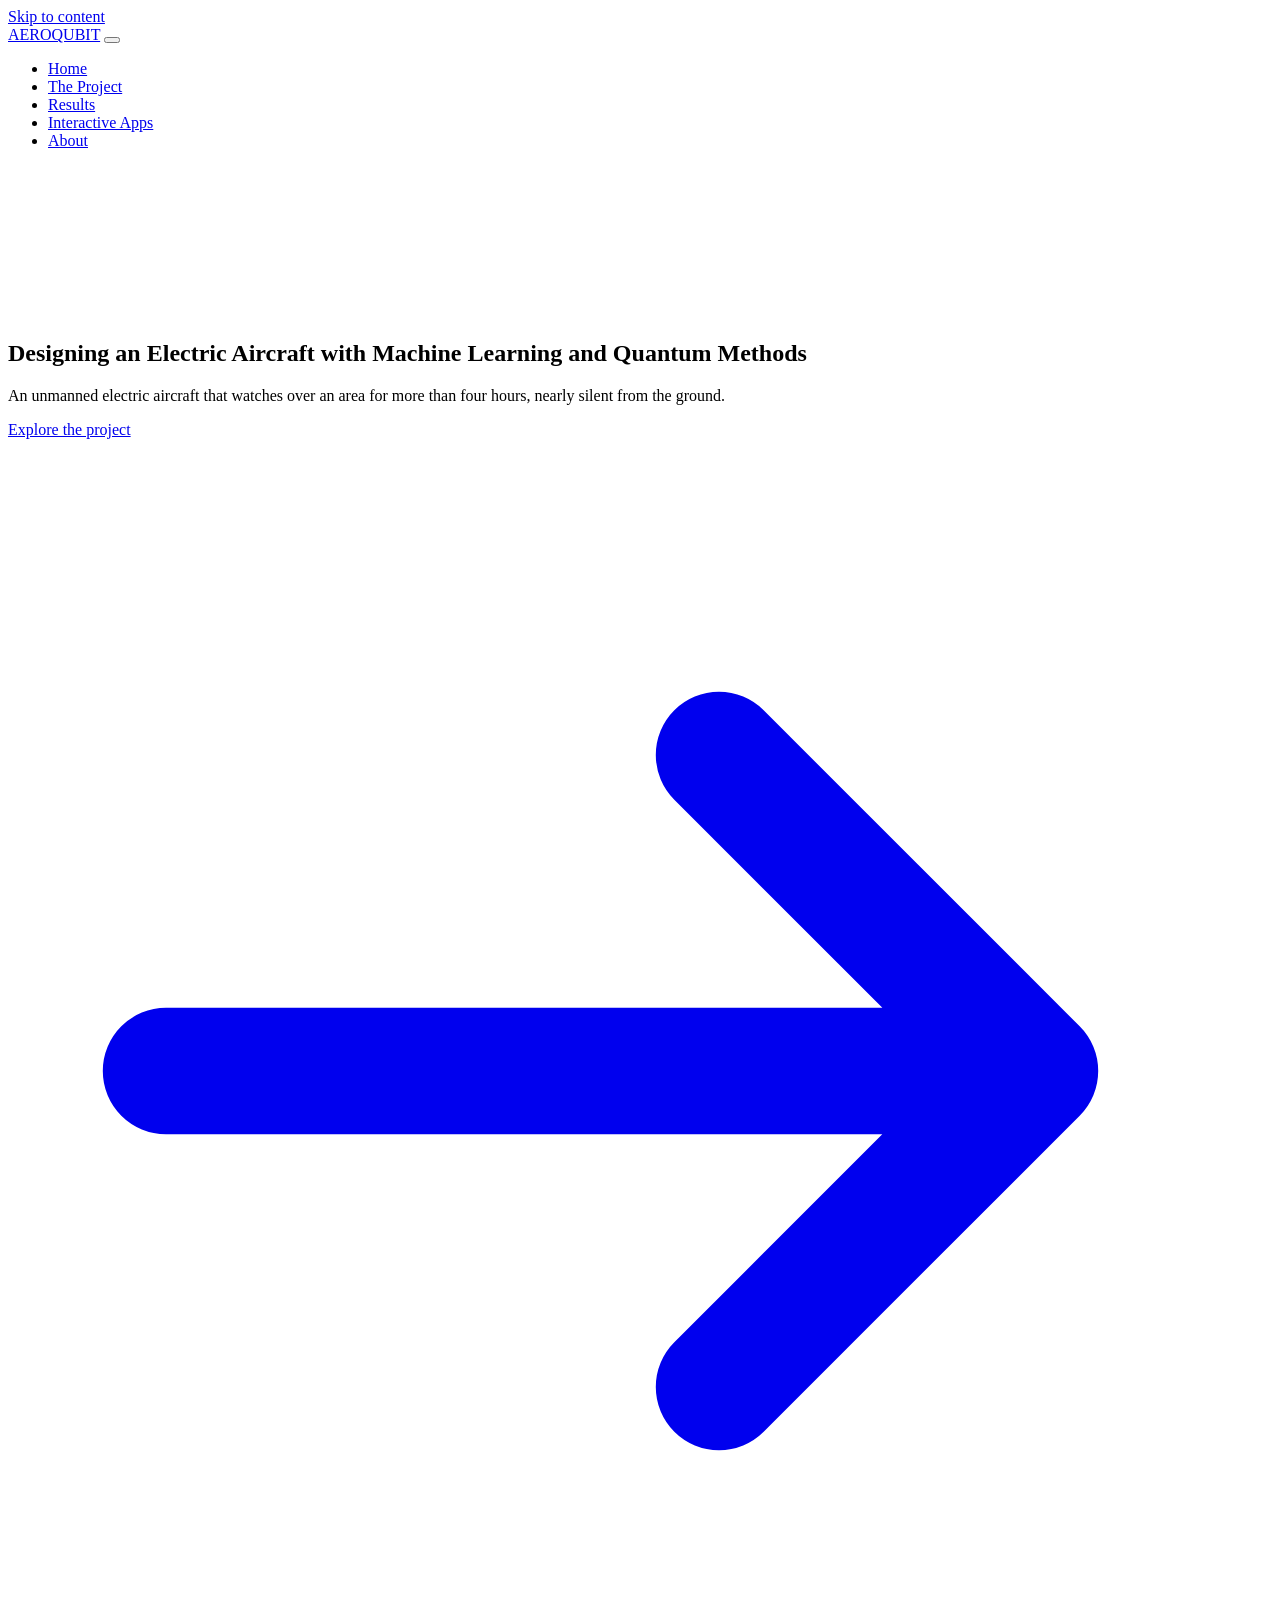
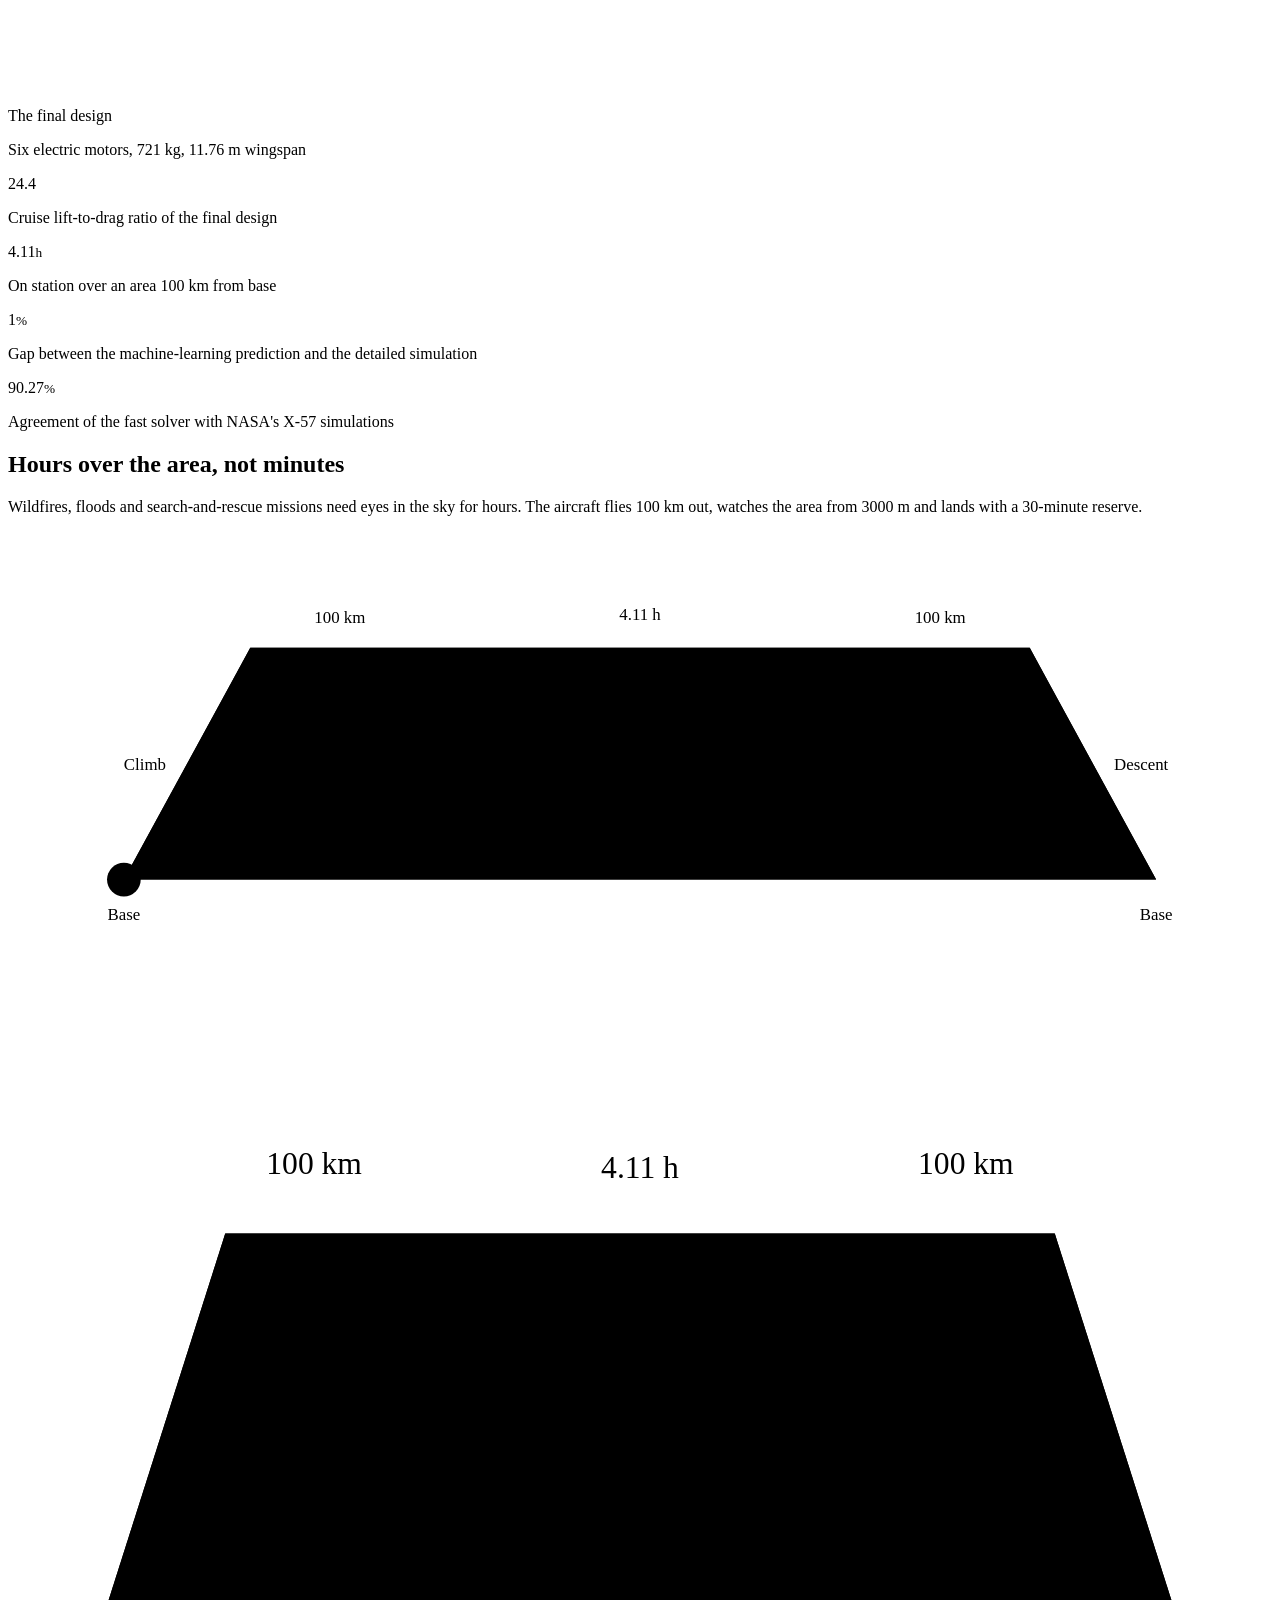
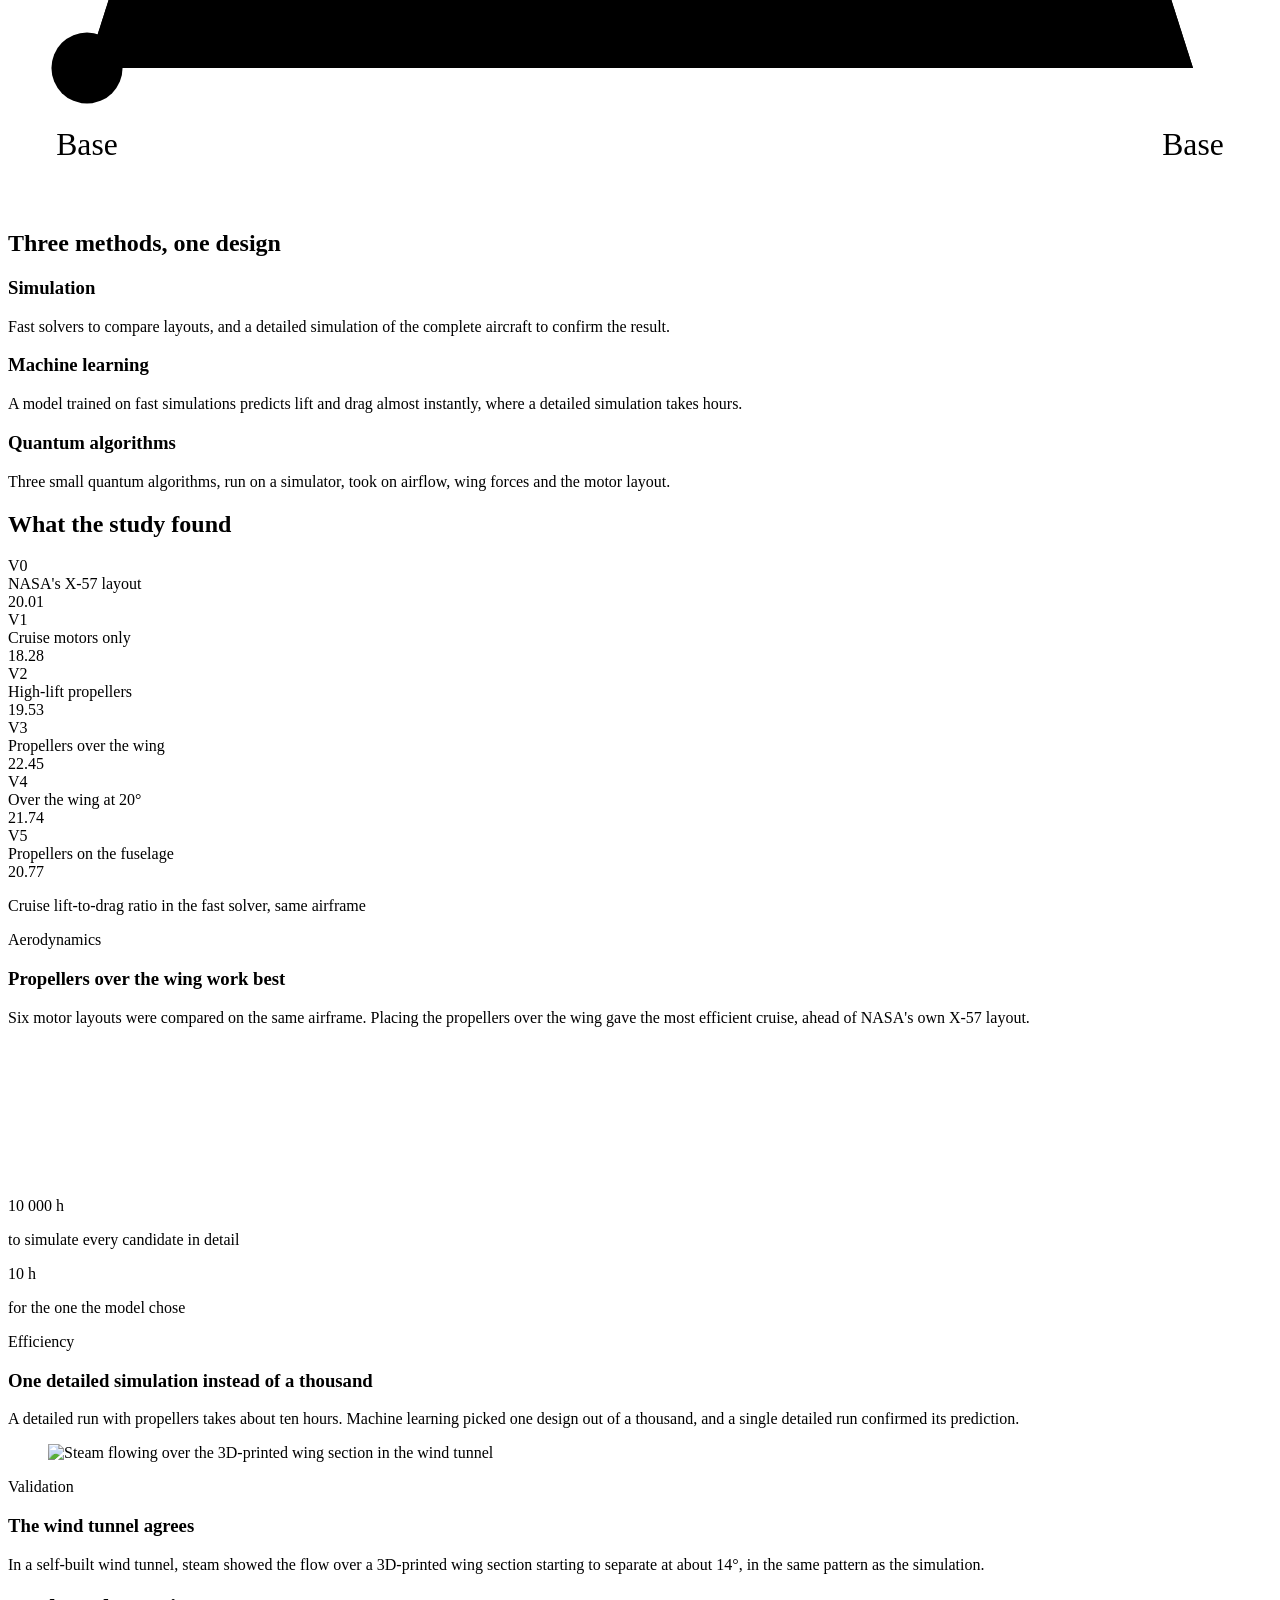
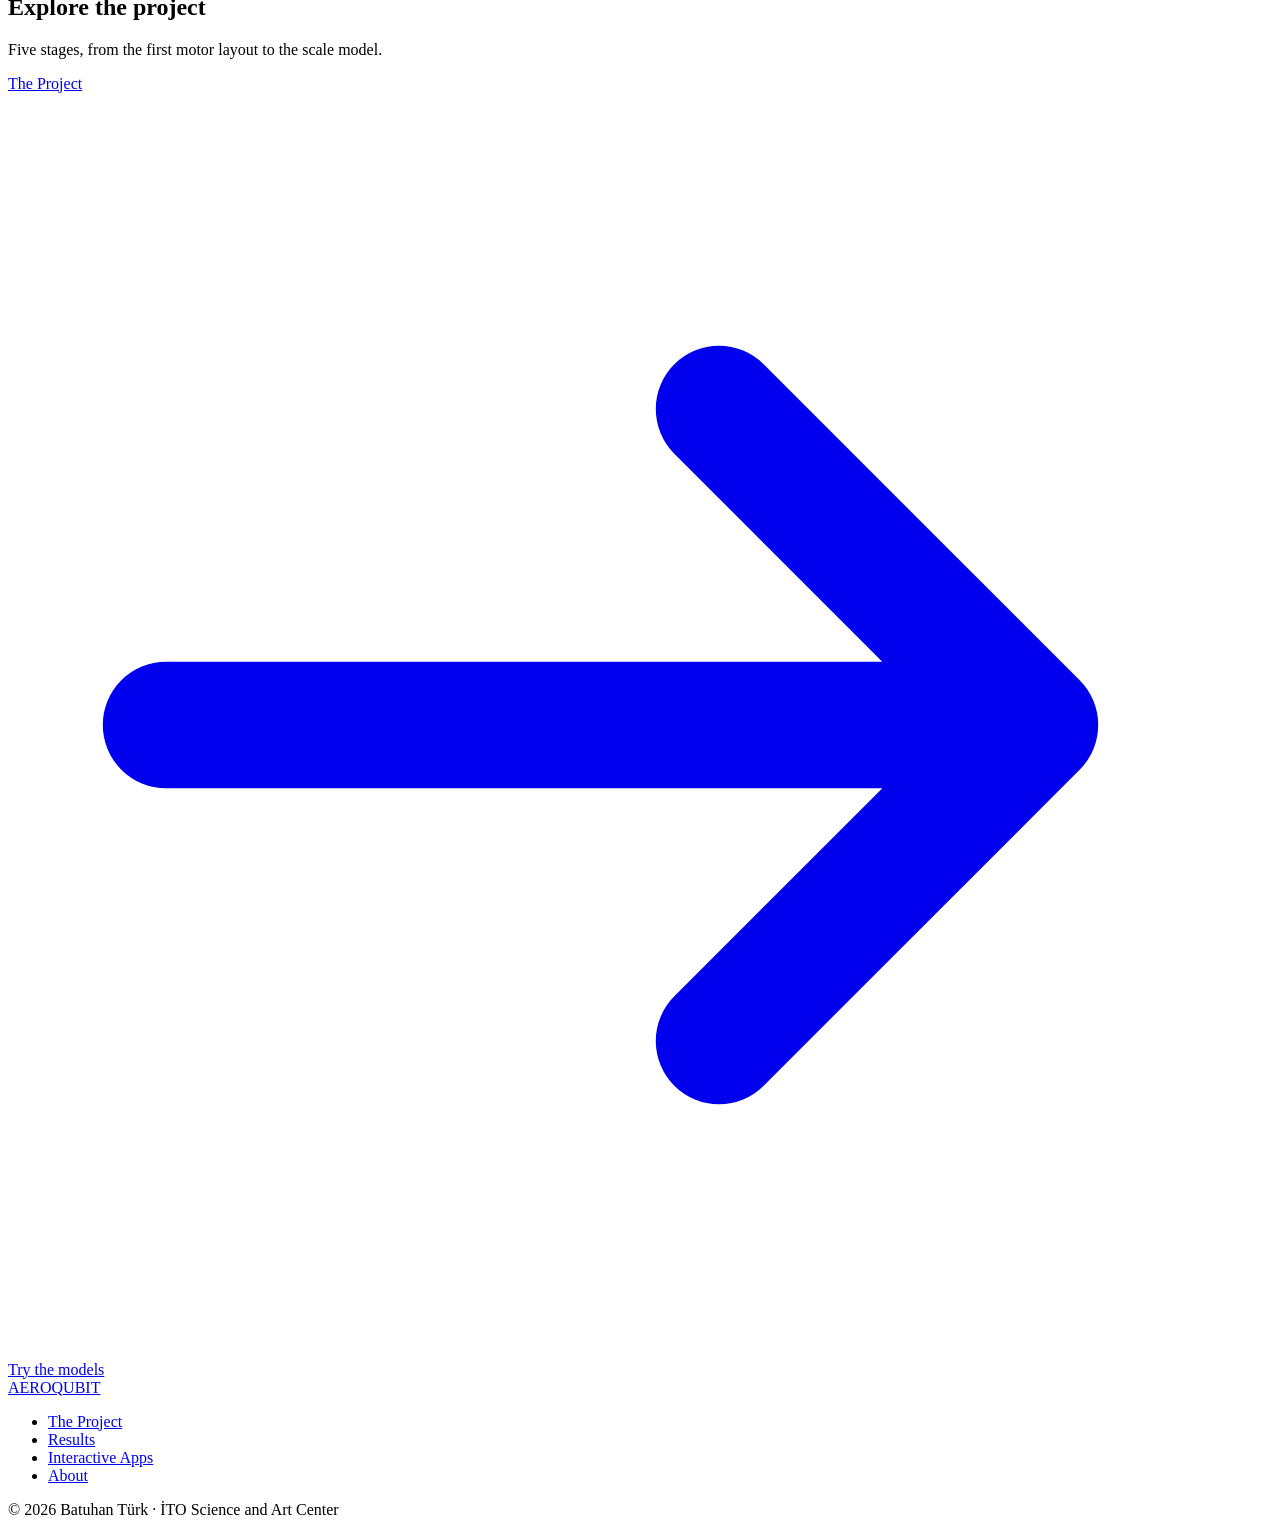
==== index.html @ 5cced152 "Add files via upload" ====
<!DOCTYPE html>
<html lang="en">
<head>
<meta charset="utf-8">
<meta name="viewport" content="width=device-width, initial-scale=1">
<title>AeroQubit — Designing an Electric Aircraft</title>
<meta name="description" content="An unmanned electric aircraft that watches over an area for more than four hours, designed with simulation, machine learning and quantum algorithms.">
<link rel="canonical" href="https://aeroqubit.com/">
<meta property="og:type" content="website">
<meta property="og:title" content="AeroQubit — Designing an Electric Aircraft">
<meta property="og:description" content="An unmanned electric aircraft that watches over an area for more than four hours, designed with simulation, machine learning and quantum algorithms.">
<meta property="og:image" content="https://aeroqubit.com/assets/img/og.jpg">
<meta property="og:url" content="https://aeroqubit.com/">
<meta name="twitter:card" content="summary_large_image">
<meta name="theme-color" content="#0d0f12">
<link rel="icon" href="assets/favicon.svg" type="image/svg+xml">
<link rel="preconnect" href="https://fonts.googleapis.com">
<link rel="preconnect" href="https://fonts.gstatic.com" crossorigin>
<link href="https://fonts.googleapis.com/css2?family=Inter:wght@400;500;600&family=Inter+Tight:wght@500;600;700&display=swap" rel="stylesheet">
<link rel="stylesheet" href="assets/style.css">
</head>
<body>
<a class="skip" href="#main">Skip to content</a>
<header class="site-header">
  <nav class="wrap nav" aria-label="Main">
    <a class="wordmark" href="index.html">AEROQUBIT</a>
    <button class="burger" type="button" aria-label="Menu" aria-expanded="false"><span></span><span></span></button>
    <ul class="menu">
      <li><a href="index.html" aria-current="page">Home</a></li>
      <li><a href="the-project.html">The Project</a></li>
      <li><a href="results.html">Results</a></li>
      <li><a href="interactive-apps.html">Interactive Apps</a></li>
      <li><a href="about.html">About</a></li>
    </ul>
  </nav>
</header>
<main id="main">

<section class="flight" aria-label="Introduction">
  <div class="flight-stage">
    <img class="poster" src="assets/img/poster_hero.webp" alt="" aria-hidden="true">
    <video muted playsinline preload="none" data-src="assets/video/flight.mp4" aria-hidden="true"></video>
    <div class="flight-copy">
      <div class="wrap">
        <h1>Designing an Electric Aircraft with Machine Learning and Quantum Methods</h1>
        <p class="lead">An unmanned electric aircraft that watches over an area for more than four hours, nearly silent from the ground.</p>
        <a class="btn" href="the-project.html">Explore the project <svg viewBox="0 0 16 16" fill="none" stroke="currentColor" stroke-width="1.6" aria-hidden="true"><path d="M2 8h11M9 4l4 4-4 4" stroke-linecap="round" stroke-linejoin="round"/></svg></a>
      </div>
    </div>
    <div class="flight-end" aria-hidden="true">
      <div class="wrap"><span class="label">The final design</span><p>Six electric motors, 721&nbsp;kg, 11.76&nbsp;m wingspan</p></div>
    </div>
  </div>
</section>

<section class="sec tight">
  <div class="wrap stats">
    <div class="stat rv"><div class="num"><span data-count="24.4">24.4</span></div><p>Cruise lift-to-drag ratio of the final design</p></div>
    <div class="stat rv d1"><div class="num"><span data-count="4.11">4.11</span><small>h</small></div><p>On station over an area 100 km from base</p></div>
    <div class="stat rv d2"><div class="num"><span data-count="1" data-from="100">1</span><small>%</small></div><p>Gap between the machine-learning prediction and the detailed simulation</p></div>
    <div class="stat rv d3"><div class="num"><span data-count="90.27">90.27</span><small>%</small></div><p>Agreement of the fast solver with NASA's X-57 simulations</p></div>
  </div>
</section>

<section class="sec alt">
  <div class="wrap">
    <div class="head">
      <h2 class="rv">Hours over the area, not minutes</h2>
      <p class="rv d1">Wildfires, floods and search-and-rescue missions need eyes in the sky for hours. The aircraft flies 100 km out, watches the area from 3000 m and lands with a 30-minute reserve.</p>
    </div>
    <div class="profile rv d1">
<svg class="d" viewBox="0 0 1200 400" role="img" aria-label="Mission profile: climb, 100 km transit at 3000 m, 4.11 hours on station, 100 km return, descent">
  <line class="ground" x1="40" y1="330" x2="1160" y2="330"/>
  <path class="track" d="M110 330 L230 110 L970 110 L1090 330"/>
  <g class="seg" data-at="0.0"><text x="150" y="226" text-anchor="end">Climb</text></g>
  <g class="seg" data-at="0.2"><text x="315" y="86" text-anchor="middle">100 km</text><text x="315" y="150" text-anchor="middle">at 3000 m</text></g>
  <g class="seg" data-at="0.34"><line class="flown station" x1="400" y1="110" x2="800" y2="110"/><text class="big" x="600" y="84" text-anchor="middle">4.11 h</text><text x="600" y="150" text-anchor="middle">on station</text></g>
  <g class="seg" data-at="0.66"><text x="885" y="86" text-anchor="middle">100 km</text><text x="885" y="150" text-anchor="middle">back to base</text></g>
  <g class="seg" data-at="0.8"><text x="1050" y="226">Descent</text></g>
  <path class="flown flown-path" d="M110 330 L230 110 L970 110 L1090 330"/>
  <circle class="halo" cx="110" cy="330" r="16"/>
  <circle class="plane" cx="110" cy="330" r="6"/>
  <text x="110" y="368" text-anchor="middle">Base</text><text x="1090" y="368" text-anchor="middle">Base</text>
</svg>
<svg class="m" viewBox="0 0 640 430" role="img" aria-label="Mission profile: 100 km out at 3000 m, 4.11 hours on station, 100 km back">
  <line class="ground" x1="10" y1="360" x2="630" y2="360"/>
  <path class="track" d="M40 360 L110 140 L530 140 L600 360"/>
  <g class="seg" data-at="0.0"></g>
  <g class="seg" data-at="0.26"><text x="155" y="110" text-anchor="middle">100 km</text><text x="155" y="190" text-anchor="middle">out</text></g>
  <g class="seg" data-at="0.36"><line class="flown station" x1="200" y1="140" x2="440" y2="140"/><text class="big" x="320" y="112" text-anchor="middle">4.11 h</text><text x="320" y="190" text-anchor="middle">on station</text></g>
  <g class="seg" data-at="0.64"><text x="485" y="110" text-anchor="middle">100 km</text><text x="485" y="190" text-anchor="middle">back</text></g>
  <path class="flown flown-path" d="M40 360 L110 140 L530 140 L600 360"/>
  <circle class="halo" cx="40" cy="360" r="18"/>
  <circle class="plane" cx="40" cy="360" r="8"/>
  <text x="40" y="404" text-anchor="middle">Base</text><text x="600" y="404" text-anchor="middle">Base</text>
</svg></div>
  </div>
</section>

<section class="sec">
  <div class="wrap">
    <div class="head"><h2 class="rv">Three methods, one design</h2></div>
    <div class="cols">
      <div class="rv"><h3>Simulation</h3><p>Fast solvers to compare layouts, and a detailed simulation of the complete aircraft to confirm the result.</p></div>
      <div class="rv d1"><h3>Machine learning</h3><p>A model trained on fast simulations predicts lift and drag almost instantly, where a detailed simulation takes hours.</p></div>
      <div class="rv d2"><h3>Quantum algorithms</h3><p>Three small quantum algorithms, run on a simulator, took on airflow, wing forces and the motor layout.</p></div>
    </div>
  </div>
</section>

<section class="sec alt">
  <div class="wrap">
    <div class="head"><h2 class="rv">What the study found</h2></div>
    <div class="rows">
      <div class="row">
        <div class="rv"><div class="bars" role="img" aria-label="Cruise lift-to-drag ratio of six motor layouts; propellers over the wing score highest at 22.45">
<div class="bar" data-w="83.4"><span class="id">V0</span><div class="track"><div class="fill"></div><span class="name">NASA's X-57 layout</span></div><span class="val">20.01</span></div>
<div class="bar" data-w="76.2"><span class="id">V1</span><div class="track"><div class="fill"></div><span class="name">Cruise motors only</span></div><span class="val">18.28</span></div>
<div class="bar" data-w="81.4"><span class="id">V2</span><div class="track"><div class="fill"></div><span class="name">High-lift propellers</span></div><span class="val">19.53</span></div>
<div class="bar best" data-w="93.5"><span class="id">V3</span><div class="track"><div class="fill"></div><span class="name">Propellers over the wing</span></div><span class="val">22.45</span></div>
<div class="bar" data-w="90.6"><span class="id">V4</span><div class="track"><div class="fill"></div><span class="name">Over the wing at 20°</span></div><span class="val">21.74</span></div>
<div class="bar" data-w="86.5"><span class="id">V5</span><div class="track"><div class="fill"></div><span class="name">Propellers on the fuselage</span></div><span class="val">20.77</span></div>
        </div><p class="bars-note">Cruise lift-to-drag ratio in the fast solver, same airframe</p></div>
        <div class="text rv d1"><span class="label">Aerodynamics</span><h3>Propellers over the wing work best</h3><p>Six motor layouts were compared on the same airframe. Placing the propellers over the wing gave the most efficient cruise, ahead of NASA's own X-57 layout.</p></div>
      </div>
      <div class="row flip">
        <div class="rv media-right"><div class="mlvid"><video muted playsinline preload="metadata" poster="assets/img/poster_ml.webp" aria-label="A thousand candidate designs, and the one the model chose"><source src="assets/video/ml_designs.mp4" type="video/mp4"></video></div>
          <div class="vs"><div><div class="num">10 000 h</div><p>to simulate every candidate in detail</p></div><div><div class="num">10 h</div><p>for the one the model chose</p></div></div></div>
        <div class="text rv d1"><span class="label">Efficiency</span><h3>One detailed simulation instead of a thousand</h3><p>A detailed run with propellers takes about ten hours. Machine learning picked one design out of a thousand, and a single detailed run confirmed its prediction.</p></div>
      </div>
      <div class="row">
        <figure class="fig rv reveal"><div class="frame photo"><img src="assets/img/tunnel.webp" alt="Steam flowing over the 3D-printed wing section in the wind tunnel" loading="lazy" decoding="async"></div></figure>
        <div class="text rv d1"><span class="label">Validation</span><h3>The wind tunnel agrees</h3><p>In a self-built wind tunnel, steam showed the flow over a 3D-printed wing section starting to separate at about 14°, in the same pattern as the simulation.</p></div>
      </div>
    </div>
  </div>
</section>

<section class="sec">
  <div class="wrap closing">
    <div class="rv"><h2>Explore the project</h2><p>Five stages, from the first motor layout to the scale model.</p></div>
    <div class="btns rv d1"><a class="btn" href="the-project.html">The Project <svg viewBox="0 0 16 16" fill="none" stroke="currentColor" stroke-width="1.6" aria-hidden="true"><path d="M2 8h11M9 4l4 4-4 4" stroke-linecap="round" stroke-linejoin="round"/></svg></a><a class="btn ghost" href="interactive-apps.html">Try the models</a></div>
  </div>
</section>

</main>
<footer class="site-footer">
  <div class="wrap">
    <div class="foot">
      <a class="wordmark" href="index.html">AEROQUBIT</a>
      <ul>
      <li><a href="the-project.html">The Project</a></li>
      <li><a href="results.html">Results</a></li>
      <li><a href="interactive-apps.html">Interactive Apps</a></li>
      <li><a href="about.html">About</a></li>
      </ul>
    </div>
    <p class="copy">&copy; 2026 Batuhan Türk &middot; İTO Science and Art Center</p>
  </div>
</footer>
<script src="assets/main.js" defer></script>
</body>
</html>
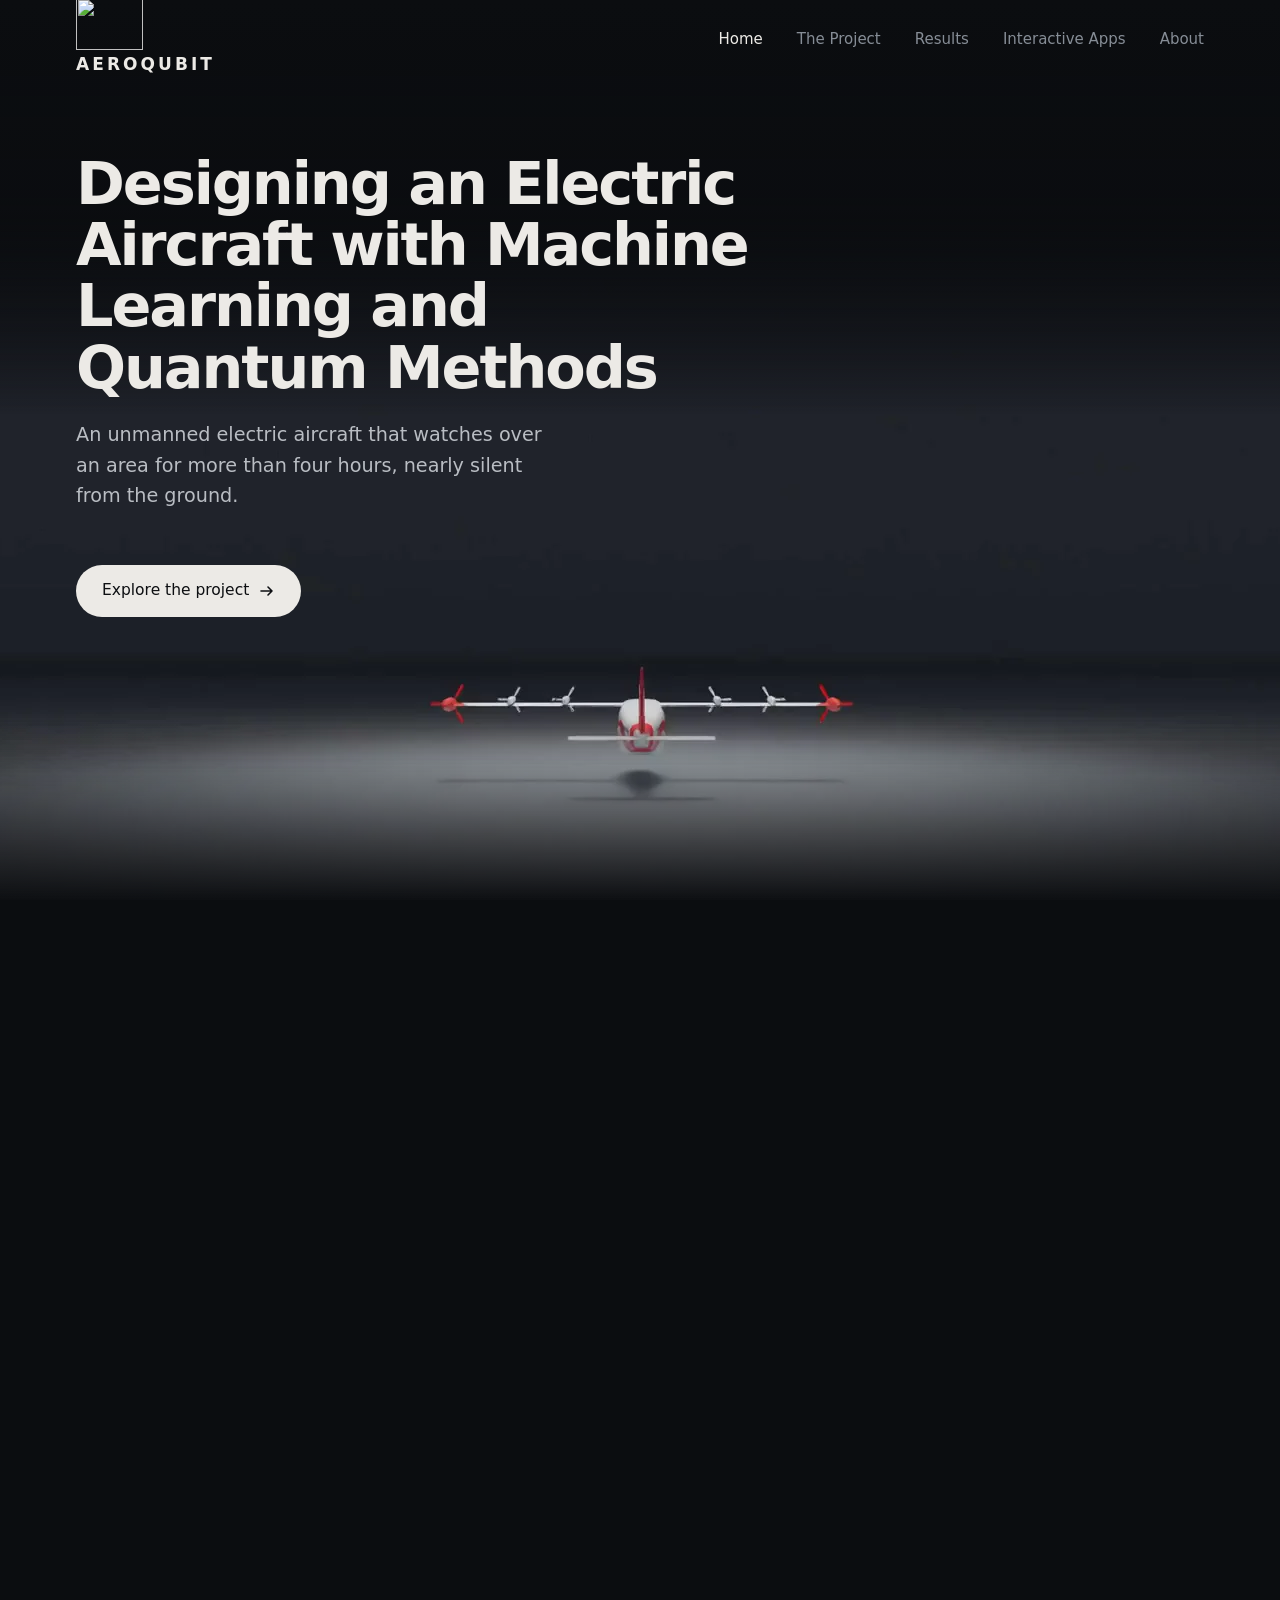
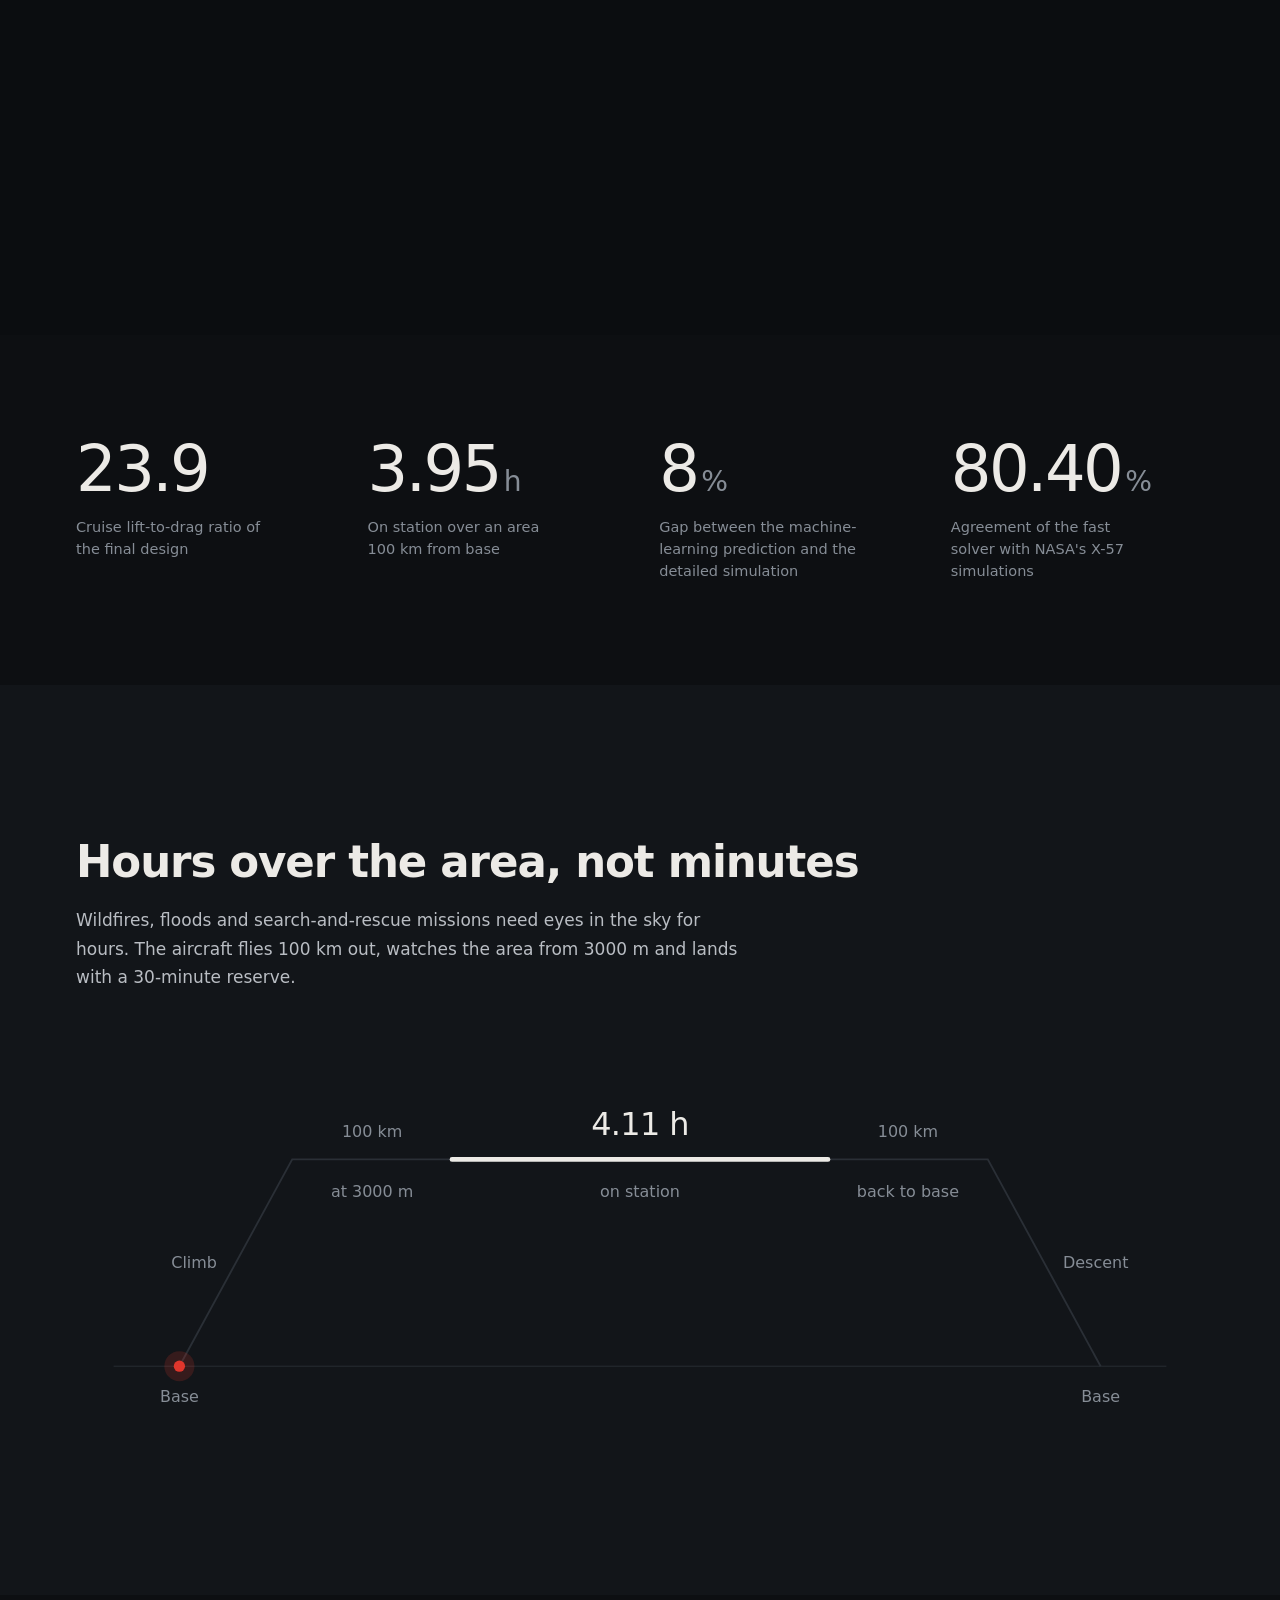
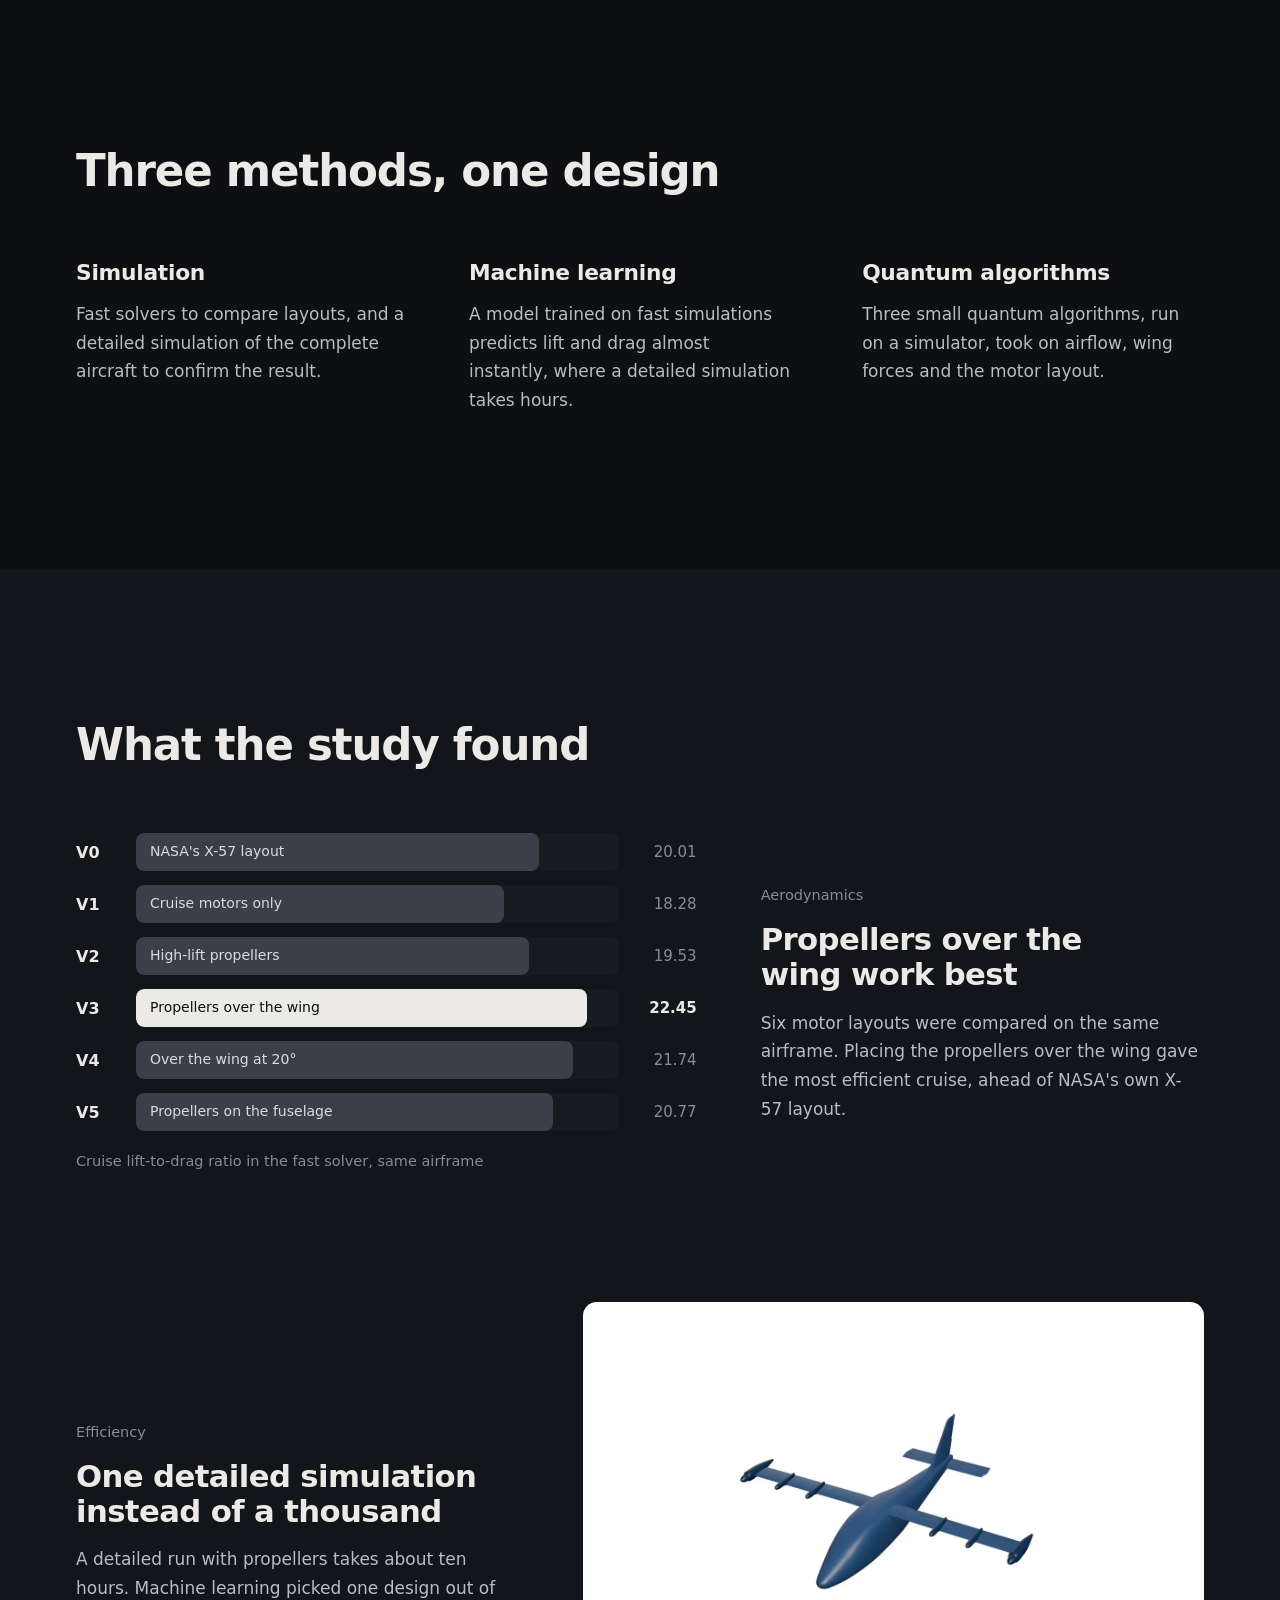
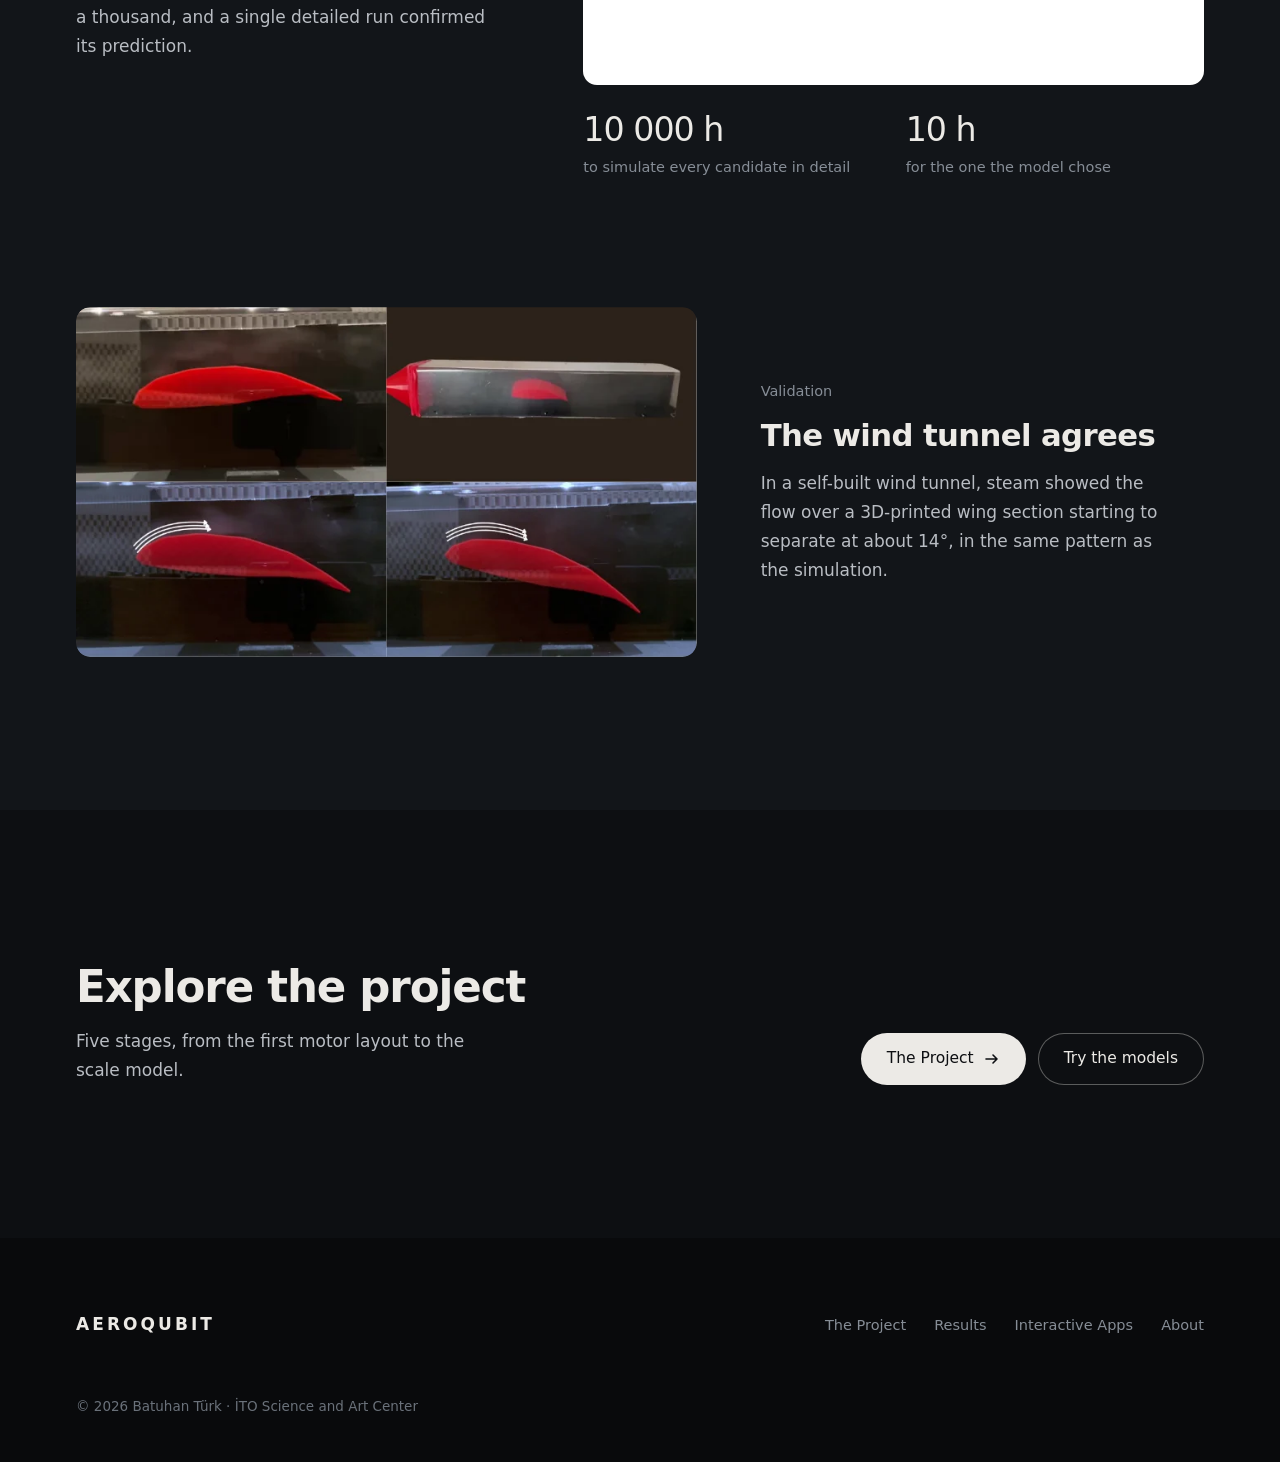
==== commit 7e9022d1: "Add logo to header and favicon" ====
--- a/index.html
+++ b/index.html
@@ -13,7 +13,8 @@
 <meta property="og:url" content="https://aeroqubit.com/">
 <meta name="twitter:card" content="summary_large_image">
 <meta name="theme-color" content="#0d0f12">
-<link rel="icon" href="assets/favicon.svg" type="image/svg+xml">
+<link rel="icon" href="assets/favicon.png" type="image/png">
+<link rel="apple-touch-icon" href="assets/apple-touch-icon.png">
 <link rel="preconnect" href="https://fonts.googleapis.com">
 <link rel="preconnect" href="https://fonts.gstatic.com" crossorigin>
 <link href="https://fonts.googleapis.com/css2?family=Inter:wght@400;500;600&family=Inter+Tight:wght@500;600;700&display=swap" rel="stylesheet">
@@ -23,7 +24,7 @@
 <a class="skip" href="#main">Skip to content</a>
 <header class="site-header">
   <nav class="wrap nav" aria-label="Main">
-    <a class="wordmark" href="index.html">AEROQUBIT</a>
+    <a class="wordmark" href="index.html"><img class="logo" src="assets/img/logo.png" width="67" height="52" alt="">AEROQUBIT</a>
     <button class="burger" type="button" aria-label="Menu" aria-expanded="false"><span></span><span></span></button>
     <ul class="menu">
       <li><a href="index.html" aria-current="page">Home</a></li>
--- a/assets/style.css
+++ b/assets/style.css
@@ -0,0 +1,328 @@
+/*
+  VOICE   calm, exact, confident — a research project presented like an aircraft maker would
+  IDEA    a flight-test dossier: the aircraft first, then the evidence, set in clean editorial type
+  PICTURE the student's own render flies around as you scroll; real figures carry the rest
+  COLOUR  graphite night, warm off-white type, figures on white paper; no decorative accent
+  TYPE    Inter Tight for titles, Inter for text; four sizes; sentence case throughout
+*/
+:root{
+  --bg:#0d0f12;
+  --bg-2:#121519;
+  --ink:#eceae6;
+  --text:#b9bdc3;
+  --muted:#868d96;
+  --paper:#ffffff;
+  --title:"Inter Tight","Inter",system-ui,-apple-system,"Segoe UI",Arial,sans-serif;
+  --body:"Inter",system-ui,-apple-system,"Segoe UI",Arial,sans-serif;
+  --f-display:clamp(40px,5.6vw,76px);
+  --f-h2:clamp(30px,3.4vw,46px);
+  --f-h3:clamp(20px,1.7vw,23px);
+  --f-body:17px;
+  --f-small:14.5px;
+  --wrap:1240px;
+  --pad:clamp(20px,4.5vw,56px);
+  --ease:cubic-bezier(.16,1,.3,1);
+}
+*{box-sizing:border-box;min-width:0}
+html{-webkit-text-size-adjust:100%;scroll-padding-top:88px}
+body{margin:0;background:var(--bg);color:var(--text);font:400 var(--f-body)/1.7 var(--body);-webkit-font-smoothing:antialiased;-moz-osx-font-smoothing:grayscale;overflow-x:clip;font-feature-settings:"ss01","cv11"}
+img,video{display:block;max-width:100%}
+a{color:inherit;text-decoration:none}
+p{margin:0 0 1.1em;text-wrap:pretty}
+p:last-child{margin-bottom:0}
+h1,h2,h3{font-family:var(--title);color:var(--ink);margin:0;font-weight:600;text-wrap:balance}
+h1{font-size:var(--f-display);line-height:1.02;letter-spacing:-.035em}
+h2{font-size:var(--f-h2);line-height:1.08;letter-spacing:-.025em}
+h3{font-size:var(--f-h3);line-height:1.3;letter-spacing:-.012em}
+.wrap{max-width:var(--wrap);margin:0 auto;padding:0 var(--pad)}
+.label{display:block;font-size:var(--f-small);font-weight:500;color:var(--muted);margin-bottom:14px;letter-spacing:0}
+.lead{font-size:clamp(18px,1.5vw,21px);line-height:1.6;color:var(--text);max-width:40ch}
+::selection{background:#eceae6;color:#0d0f12}
+:focus-visible{outline:2px solid var(--ink);outline-offset:3px;border-radius:4px}
+.skip{position:absolute;left:-999px;top:10px;background:var(--ink);color:var(--bg);padding:10px 14px;border-radius:6px;z-index:200}
+.skip:focus{left:10px}
+
+/* header */
+.site-header{position:fixed;inset:0 0 auto;z-index:50;transition:background-color .4s var(--ease),backdrop-filter .4s}
+.site-header.solid{background:rgba(13,15,18,.78);-webkit-backdrop-filter:saturate(140%) blur(16px);backdrop-filter:saturate(140%) blur(16px)}
+.nav{display:flex;align-items:center;justify-content:space-between;height:76px}
+.wordmark{font-family:var(--title);font-weight:700;font-size:17px;letter-spacing:.18em;color:var(--ink)}
+.menu{display:flex;gap:34px;list-style:none;margin:0;padding:0}
+.menu a{font-size:15px;color:var(--muted);transition:color .2s}
+.menu a:hover,.menu a[aria-current=page]{color:var(--ink)}
+.burger{display:none;width:44px;height:44px;margin-right:-10px;background:none;border:0;color:var(--ink);cursor:pointer}
+.burger span{display:block;width:20px;height:1.5px;background:currentColor;margin:5px auto;transition:transform .3s var(--ease),opacity .2s}
+@media (max-width:860px){
+  .burger{display:block}
+  .menu{position:fixed;inset:76px 0 auto;flex-direction:column;gap:0;padding:12px var(--pad) 28px;background:rgba(13,15,18,.97);opacity:0;visibility:hidden;transform:translateY(-6px);transition:opacity .25s,transform .35s var(--ease),visibility .25s}
+  .menu a{display:block;font-family:var(--title);font-size:24px;font-weight:500;padding:12px 0;color:var(--ink)}
+  .nav-open .menu{opacity:1;visibility:visible;transform:none}
+  .nav-open .site-header{background:rgba(13,15,18,.97)}
+  .nav-open .burger span:first-child{transform:translateY(3.25px) rotate(45deg)}
+  .nav-open .burger span:last-child{transform:translateY(-3.25px) rotate(-45deg)}
+}
+
+/* buttons */
+.btn{display:inline-flex;align-items:center;gap:10px;height:52px;padding:0 26px;border-radius:999px;background:var(--ink);color:var(--bg);font:500 15.5px/1 var(--body);transition:background-color .25s,transform .25s var(--ease)}
+.btn:hover{background:#fff;transform:translateY(-1px)}
+.btn svg{width:16px;height:16px;transition:transform .3s var(--ease)}
+.btn:hover svg{transform:translateX(3px)}
+.link{display:inline-flex;align-items:center;gap:8px;color:var(--ink);font-weight:500;font-size:15.5px}
+.link svg{width:15px;height:15px;transition:transform .3s var(--ease)}
+.link:hover svg{transform:translateX(3px)}
+
+/* sections */
+.sec{padding:clamp(96px,12vw,168px) 0}
+.sec.tight{padding:clamp(64px,8vw,112px) 0}
+.alt{background:var(--bg-2)}
+.head{display:block;max-width:820px;margin-bottom:clamp(44px,5vw,72px)}
+.head p{max-width:62ch;margin-top:20px}
+@media (max-width:860px){.head{grid-template-columns:1fr;align-items:start}}
+
+/* home: scroll-driven fly-around */
+.flight{position:relative;height:215vh;background:#0b0d10}
+.flight-stage{position:sticky;top:0;height:100svh;overflow:hidden}
+.flight-stage video,.flight-stage .poster{position:absolute;inset:0;width:100%;height:100%;object-fit:cover;transform:translateY(var(--shift,24vh));will-change:transform;max-width:none;-webkit-mask-image:linear-gradient(180deg,transparent 0,#000 22%,#000 100%);mask-image:linear-gradient(180deg,transparent 0,#000 22%,#000 100%)}
+@media (max-width:600px){.flight-stage video,.flight-stage .poster{-webkit-mask-image:linear-gradient(180deg,transparent 0,#000 18%,#000 72%,transparent 100%);mask-image:linear-gradient(180deg,transparent 0,#000 18%,#000 72%,transparent 100%)}}
+.flight-stage .poster{transition:opacity .6s}
+.flight-stage.ready .poster{opacity:0}
+.flight-stage{background:#0b0d10}
+.flight-stage::after{content:"";position:absolute;inset:0;pointer-events:none;background:linear-gradient(180deg,#0b0d10 0%,rgba(11,13,16,.85) 22%,rgba(11,13,16,0) 46%,rgba(11,13,16,0) 80%,var(--bg) 100%)}
+.flight-copy{position:absolute;z-index:2;left:0;right:0;top:clamp(116px,17vh,170px)}
+.flight-copy h1{max-width:22ch;font-size:clamp(36px,4.6vw,64px);line-height:1.04}
+.flight-copy .lead{margin-top:22px}
+.flight-copy .btn{margin-top:32px}
+.flight-copy > .wrap{will-change:opacity,transform}
+@media (max-width:600px){
+  .flight{height:170vh}
+  .flight-copy{top:104px}
+  .flight-stage video,.flight-stage .poster{inset:auto;left:-22%;width:144%;height:auto;aspect-ratio:16/9;top:50svh;transform:translateY(calc(var(--shift,24vh) * .35))}
+}
+
+/* stats */
+.stats{display:grid;grid-template-columns:repeat(4,minmax(0,1fr));gap:clamp(24px,3vw,48px)}
+.stat .num{font-family:var(--title);color:var(--ink);font-weight:500;font-size:clamp(44px,5vw,72px);line-height:1;letter-spacing:-.04em;font-variant-numeric:tabular-nums}
+.stat .num small{font-size:.44em;letter-spacing:-.01em;margin-left:4px;color:var(--muted);font-weight:500}
+.stat p{margin-top:16px;font-size:var(--f-small);line-height:1.5;color:var(--muted);max-width:22ch}
+@media (max-width:860px){.stats{grid-template-columns:repeat(2,minmax(0,1fr));row-gap:48px}}
+
+/* three columns of text */
+.cols{display:grid;grid-template-columns:repeat(3,minmax(0,1fr));gap:clamp(32px,4vw,64px)}
+.cols h3{margin-bottom:12px}
+@media (max-width:860px){.cols{grid-template-columns:1fr}}
+
+/* figure */
+.fig{margin:0}
+.fig .frame{border-radius:14px;overflow:hidden;background:var(--paper);cursor:zoom-in}
+.fig .frame.photo{background:#1a1d22}
+.fig .frame.pad{padding:clamp(12px,2vw,28px)}
+.fig img{width:100%;height:auto;transition:transform .9s var(--ease)}
+.fig .frame:hover img{transform:scale(1.015)}
+.fig figcaption{margin-top:14px;font-size:var(--f-small);line-height:1.55;color:var(--muted);max-width:60ch}
+
+/* feature rows (image + text, alternating) */
+.rows{display:grid;gap:clamp(80px,10vw,140px)}
+.row{display:grid;grid-template-columns:minmax(0,7fr) minmax(0,5fr);gap:clamp(32px,5vw,88px);align-items:center}
+.row.flip{grid-template-columns:minmax(0,5fr) minmax(0,7fr)}
+.row.flip .fig{order:2}
+.row h3{font-size:clamp(24px,2.4vw,32px);line-height:1.15;letter-spacing:-.02em;margin-bottom:16px}
+.row .text{max-width:44ch}
+@media (max-width:860px){.row,.row.flip{grid-template-columns:1fr;gap:28px}.row.flip .fig{order:0}}
+
+/* closing call */
+.closing{display:flex;justify-content:space-between;align-items:flex-end;gap:32px;flex-wrap:wrap}
+.closing p{max-width:44ch;margin-top:16px}
+
+/* page header */
+.page-head{padding:clamp(150px,20vh,220px) 0 clamp(64px,8vw,112px)}
+.page-head h1{max-width:16ch}
+.page-head .lead{margin-top:26px;max-width:46ch}
+
+/* project page */
+.two{display:grid;grid-template-columns:repeat(2,minmax(0,1fr));gap:clamp(40px,6vw,104px)}
+.two h3{margin-bottom:14px}
+@media (max-width:860px){.two{grid-template-columns:1fr}}
+.question{font-family:var(--title);color:var(--ink);font-weight:500;font-size:clamp(28px,3.6vw,50px);line-height:1.18;letter-spacing:-.025em;max-width:24ch;text-wrap:balance;margin:0}
+.sdgs{display:grid;grid-template-columns:repeat(3,minmax(0,1fr));gap:clamp(32px,4vw,64px)}
+.sdg img{width:clamp(104px,10vw,132px);height:auto;aspect-ratio:1;border-radius:10px;margin-bottom:26px}
+.sdg h3{margin-bottom:10px}
+@media (max-width:860px){.sdgs{grid-template-columns:1fr}}
+.videos{display:grid;grid-template-columns:repeat(2,minmax(0,1fr));gap:clamp(24px,3vw,40px)}
+.videos video{width:100%;aspect-ratio:16/9;object-fit:cover;border-radius:14px;background:#000}
+.videos h3{margin:22px 0 8px}
+@media (max-width:860px){.videos{grid-template-columns:1fr}}
+
+/* results */
+.stage-block + .stage-block{margin-top:clamp(96px,11vw,150px)}
+.stage-block .head{margin-bottom:clamp(32px,4vw,52px)}
+.grid2{display:grid;grid-template-columns:repeat(2,minmax(0,1fr));gap:clamp(24px,3vw,40px);align-items:start}
+.grid2 .wide{grid-column:1/-1}
+@media (max-width:760px){.grid2{grid-template-columns:1fr}}
+.conclusion{font-family:var(--title);color:var(--ink);font-weight:500;font-size:clamp(24px,2.6vw,34px);line-height:1.35;letter-spacing:-.018em;max-width:34ch;margin:0}
+
+/* apps */
+.apps{display:grid;grid-template-columns:repeat(2,minmax(0,1fr));gap:clamp(32px,4vw,56px)}
+.app .shot{border-radius:14px;overflow:hidden;background:#0e1117;aspect-ratio:16/9.6}
+.app .shot img{width:100%;height:100%;object-fit:cover;object-position:top left}
+.app .label{margin-top:30px}
+.app h2{font-size:clamp(26px,2.4vw,34px)}
+.app p{margin-top:14px;max-width:48ch}
+.app .note{color:var(--muted);font-size:var(--f-small)}
+.app .btn{margin-top:26px}
+.aside{margin-top:clamp(56px,6vw,80px);max-width:68ch;font-size:var(--f-small);color:var(--muted)}
+@media (max-width:860px){.apps{grid-template-columns:1fr;row-gap:72px}}
+
+/* about */
+.about{display:grid;grid-template-columns:minmax(0,7fr) minmax(0,5fr);gap:clamp(48px,7vw,120px)}
+.about .prose p{font-size:clamp(19px,1.7vw,22px);line-height:1.6;color:#d3d6da;max-width:36ch}
+.honours{list-style:none;margin:0;padding:0;display:grid;gap:30px}
+.honours h3{font-size:18px;margin-bottom:4px}
+.honours p{margin:0}
+@media (max-width:860px){.about{grid-template-columns:1fr}}
+
+/* footer */
+.site-footer{background:#090a0c;padding:72px 0 44px}
+.foot{display:flex;justify-content:space-between;gap:32px;flex-wrap:wrap;align-items:flex-start}
+.foot ul{display:flex;gap:28px;flex-wrap:wrap;list-style:none;margin:0;padding:0}
+.foot ul a{font-size:var(--f-small);color:var(--muted);transition:color .2s}
+.foot ul a:hover{color:var(--ink)}
+.copy{margin-top:56px;font-size:13.5px;color:#6a717a}
+
+/* reveal */
+.rv{opacity:0;transform:translateY(16px);transition:opacity .9s var(--ease),transform .9s var(--ease)}
+.rv.in{opacity:1;transform:none}
+.rv.d1{transition-delay:.08s}.rv.d2{transition-delay:.16s}.rv.d3{transition-delay:.24s}
+
+/* lightbox */
+.lb{position:fixed;inset:0;z-index:100;display:flex;align-items:center;justify-content:center;padding:clamp(16px,4vw,64px);background:rgba(8,9,11,.94);opacity:0;visibility:hidden;transition:opacity .3s,visibility .3s;cursor:zoom-out}
+.lb.open{opacity:1;visibility:visible}
+.lb img{max-width:100%;max-height:calc(100svh - 120px);width:auto;border-radius:12px;background:var(--paper)}
+.lb p{position:absolute;left:0;right:0;bottom:22px;text-align:center;color:var(--muted);font-size:var(--f-small);padding:0 24px;margin:0}
+
+@media (prefers-reduced-motion:reduce){
+  .rv{opacity:1;transform:none;transition:none}
+  .flight{height:auto}
+  .flight-stage{position:relative}
+  .btn,.btn svg,.link svg,.fig img{transition:none}
+}
+
+
+/* page transitions */
+@view-transition{navigation:auto}
+::view-transition-old(root),::view-transition-new(root){animation-duration:.35s;animation-timing-function:var(--ease)}
+
+/* image reveal */
+.fig.reveal .frame{clip-path:inset(0 0 100% 0 round 14px);transition:clip-path 1.1s var(--ease)}
+.fig.reveal.in .frame{clip-path:inset(0 0 0 0 round 14px)}
+
+/* mission profile */
+.mission{display:grid;grid-template-columns:minmax(0,4fr) minmax(0,8fr);gap:clamp(32px,5vw,80px);align-items:center}
+.mission h2{margin-bottom:20px}
+.profile{position:relative}
+.profile svg{width:100%;height:auto;overflow:visible}
+.profile .ground{stroke:#2a2f36;stroke-width:1}
+.profile .track{fill:none;stroke:#2a2f36;stroke-width:2}
+.profile .flown{fill:none;stroke:var(--ink);stroke-width:2.5;stroke-linecap:round;stroke-linejoin:round}
+.profile .station{stroke-width:5}
+.profile .plane{fill:#e0362c}
+.profile .halo{fill:#e0362c;opacity:.18}
+.profile text{font-family:var(--body);fill:var(--muted);font-size:17px}
+.profile text.big{fill:var(--ink);font-family:var(--title);font-size:34px;font-weight:500;letter-spacing:-.02em}
+.profile .seg{opacity:.25;transition:opacity .5s var(--ease)}
+.profile .seg.on{opacity:1}
+
+/* motor layout bars */
+.bars{display:grid;gap:14px}
+.bar{display:grid;grid-template-columns:44px minmax(0,1fr) 62px;align-items:center;gap:16px;cursor:default}
+.bar .id{font-family:var(--title);font-weight:600;color:var(--ink);font-size:16px}
+.bar .track{height:38px;border-radius:8px;background:#171a1f;position:relative;overflow:hidden}
+.bar .fill{position:absolute;inset:0 auto 0 0;width:0;border-radius:8px;background:#3a4049;transition:width 1.2s var(--ease),background-color .3s}
+.bar .name{position:absolute;left:14px;top:50%;transform:translateY(-50%);font-size:14px;color:#d9dcdf;white-space:nowrap;z-index:1}
+.bar .val{font-variant-numeric:tabular-nums;color:var(--muted);text-align:right;font-size:15px}
+.bar.best .fill{background:var(--ink)}
+.bar.best .name{color:var(--bg);font-weight:500}
+.bar.best .val{color:var(--ink);font-weight:600}
+.bar:hover .fill{background:#4b525c}
+.bar.best:hover .fill{background:#fff}
+.bars-note{margin-top:18px;font-size:var(--f-small);color:var(--muted)}
+
+/* one in a thousand */
+.dots{position:relative;aspect-ratio:40/25;width:100%}
+.dots canvas{position:absolute;inset:0;width:100%;height:100%}
+.vs{display:grid;grid-template-columns:repeat(2,minmax(0,1fr));gap:24px;margin-top:28px}
+.vs .num{font-family:var(--title);color:var(--ink);font-size:clamp(28px,2.6vw,38px);font-weight:500;letter-spacing:-.03em;line-height:1}
+.vs p{margin-top:8px;font-size:var(--f-small);color:var(--muted)}
+
+/* sticky stages */
+.steps{display:grid;grid-template-columns:minmax(0,7fr) minmax(0,5fr);gap:clamp(40px,6vw,96px)}
+.steps .visual{position:sticky;top:calc(50vh - min(22vw,250px));height:fit-content}
+.steps .visual .stack{position:relative;aspect-ratio:16/10;border-radius:14px;overflow:hidden;background:var(--paper);transition:background-color .6s ease;isolation:isolate}
+.steps .visual .stack img{position:absolute;inset:0;width:100%;height:100%;object-fit:contain;padding:clamp(12px,2vw,28px);opacity:0;transition:opacity .6s ease}
+.steps .visual .stack img.photo{object-fit:cover;padding:0}
+.steps .visual .stack img.on{opacity:1}
+.steps .visual .stack.dark{background:#1a1d22}
+.steps .visual .count{margin-top:18px;font-size:var(--f-small);color:var(--muted);font-variant-numeric:tabular-nums}
+.step{min-height:64vh;display:flex;flex-direction:column;justify-content:center;padding:24px 0;opacity:.3;transition:opacity .45s var(--ease)}
+.step.on{opacity:1}
+.step .label{margin-bottom:10px}
+.step h3{font-size:clamp(24px,2.4vw,32px);line-height:1.15;letter-spacing:-.02em;margin-bottom:16px}
+.step .inline{display:none}
+@media (max-width:860px){
+  .steps{grid-template-columns:1fr}
+  .steps .visual{display:none}
+  .step{min-height:0;opacity:1;padding:0 0 64px}
+  .step .inline{display:block;margin-bottom:24px}
+}
+
+/* honours */
+.honours-grid{display:grid;grid-template-columns:repeat(3,minmax(0,1fr));gap:clamp(16px,2vw,24px);margin-top:clamp(64px,8vw,104px)}
+.honour{position:relative;overflow:hidden;border-radius:18px;padding:clamp(30px,2.8vw,40px) clamp(26px,2.6vw,36px) calc(clamp(26px,2.6vw,36px) + 10px);display:flex;flex-direction:column;min-height:300px;transition:transform .5s var(--ease)}
+.honour:hover{transform:translateY(-4px)}
+.honour .event{font-family:var(--title);font-weight:600;font-size:clamp(26px,2.4vw,32px);letter-spacing:-.02em;line-height:1.05}
+.honour .place{font-size:var(--f-small);margin-top:8px;opacity:.8}
+.honour .what{margin-top:32px;font-size:18px;line-height:1.45;font-weight:500}
+.honour .more{margin-top:auto;padding-top:24px;display:inline-flex;align-items:center;gap:8px;font-size:14.5px;font-weight:500}
+.honour .more svg{width:14px;height:14px;transition:transform .3s var(--ease)}
+.honour .more:hover svg{transform:translate(2px,-2px)}
+.honour.tubitak{background:#fff;color:#1a1a1a;--band:#a4111f}
+.honour.tubitak .event{color:#a4111f}
+.honour.tubitak .place{color:#5a1a20;opacity:1}
+.honour.tubitak .what{color:#a4111f;font-weight:600}
+.honour.eucys{background:linear-gradient(160deg,#9b0a7d 0%,#86076c 55%,#630250 100%);color:#fff;--band:#fff}
+.honour.eucys .more{color:#fff}
+.honour.siyss{background:#01203f;color:#fff;--band:#e5b80a}
+.honour.siyss .event{color:#e5b80a}
+.honour.siyss .more{color:#e5b80a}
+@media (max-width:860px){.honours-grid{grid-template-columns:1fr}.honour{min-height:220px}}
+
+@media (prefers-reduced-motion:reduce){
+  .fig.reveal .frame{clip-path:none;transition:none}
+  .bar .fill{transition:none}
+  .step{opacity:1}
+  .steps .visual .stack img{transition:none}
+  @view-transition{navigation:none}
+}
+.about-prose p{font-size:clamp(20px,1.9vw,26px);line-height:1.55;color:#d3d6da;max-width:38ch;font-family:var(--title);font-weight:400;letter-spacing:-.01em}
+.grid2 .wide .frame.pad{padding:clamp(16px,3vw,44px)}
+.grid2 .wide{max-width:1040px}
+
+.mlvid{border-radius:14px;overflow:hidden;background:#fff;aspect-ratio:1360/840}
+.mlvid video{width:100%;height:100%;object-fit:cover;display:block}
+.row.flip > .media-right{order:2}
+@media (max-width:860px){.row.flip > .media-right{order:0}}
+.honour::after{content:"";position:absolute;left:0;right:0;bottom:0;height:10px;background:var(--band)}
+.btns{display:flex;gap:12px;flex-wrap:wrap}
+.btn.ghost{background:transparent;color:var(--ink);box-shadow:inset 0 0 0 1px rgba(236,234,230,.35)}
+.btn.ghost:hover{background:rgba(236,234,230,.08);transform:translateY(-1px)}
+.flight-end{position:absolute;z-index:2;left:0;right:0;bottom:clamp(40px,9vh,96px);opacity:0;transform:translateY(16px);will-change:opacity,transform}
+.flight-end .label{color:var(--text);margin-bottom:8px}
+.flight-end p{font-family:var(--title);color:var(--ink);font-weight:500;font-size:clamp(22px,2.4vw,34px);letter-spacing:-.02em;line-height:1.2;margin:0}
+.profile svg.m{display:none}
+.profile svg.m text{font-size:26px}
+.profile svg.m text.big{font-size:46px}
+.profile svg.m .station{stroke-width:7}
+@media (max-width:600px){.profile svg.d{display:none}.profile svg.m{display:block}}
+@media (max-width:600px){
+  .flight-stage video,.flight-stage .poster{top:36svh}
+  .flight-end{bottom:5svh}
+}
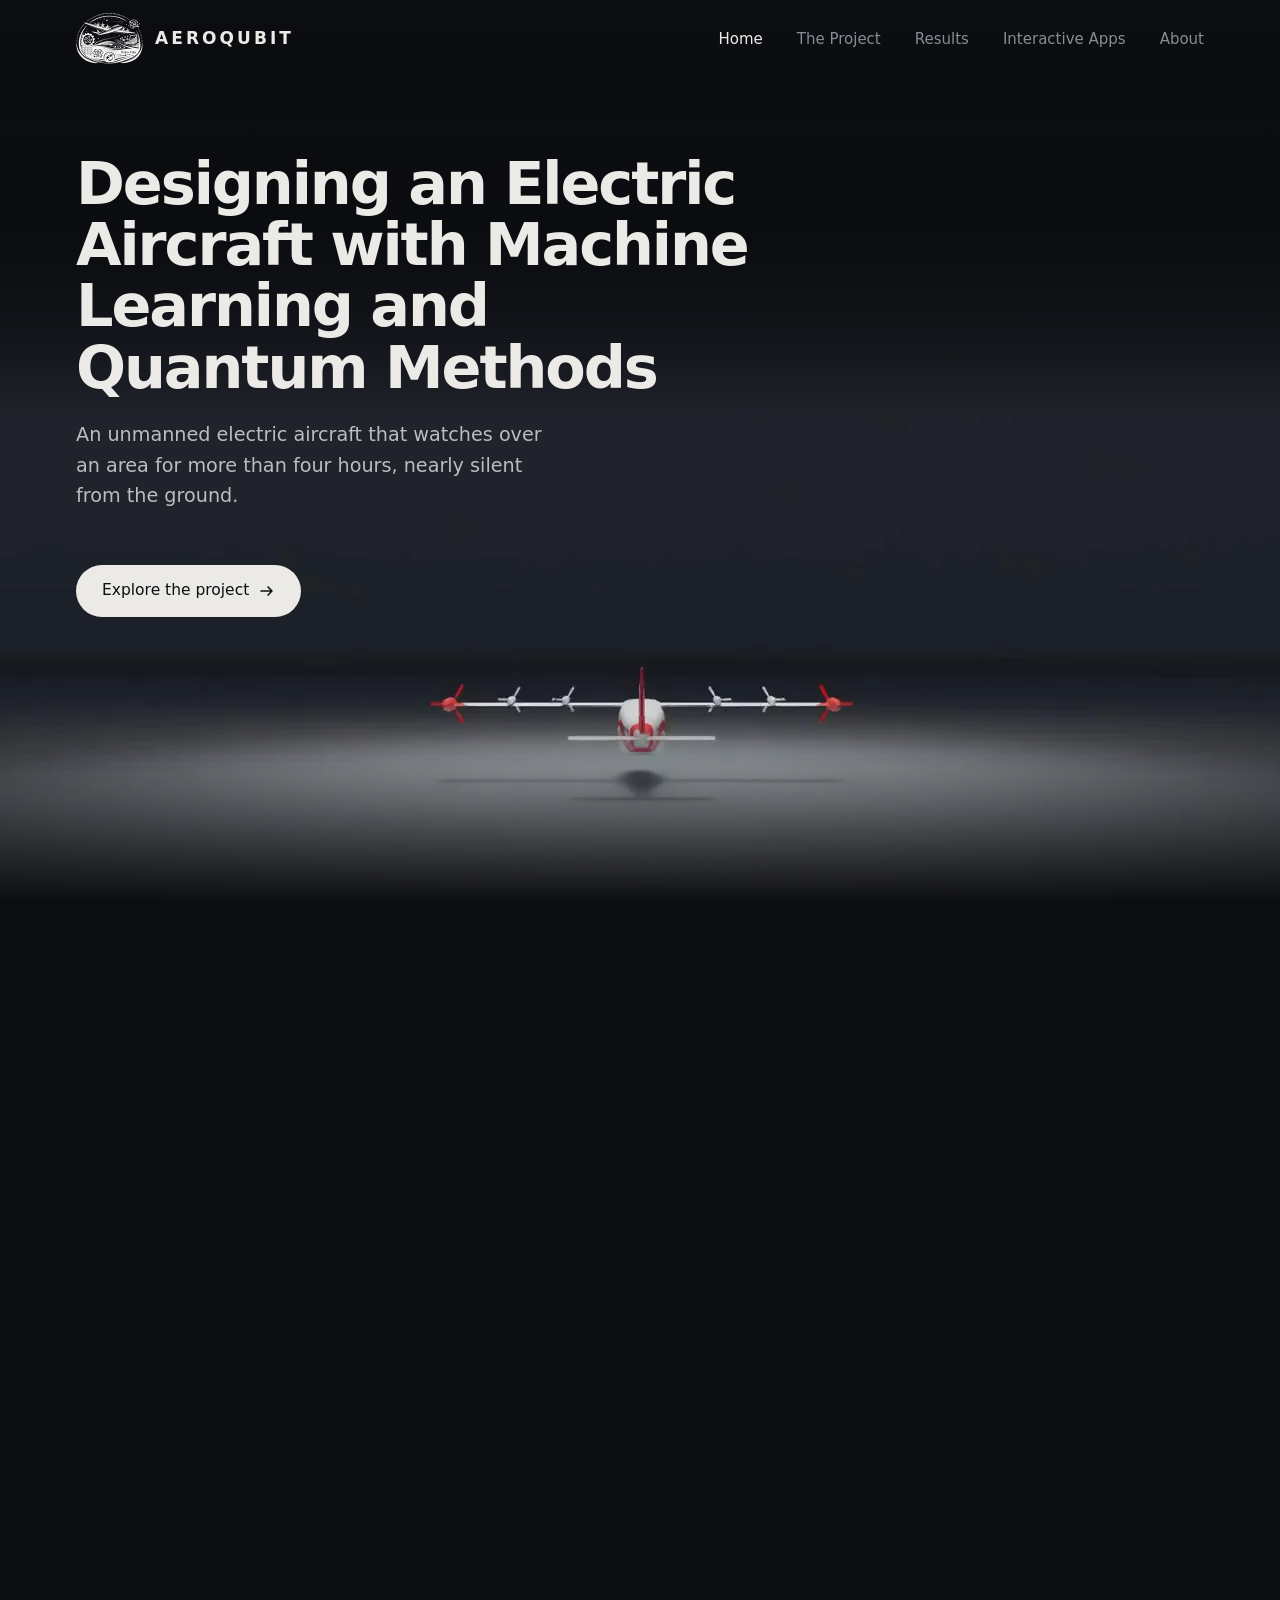
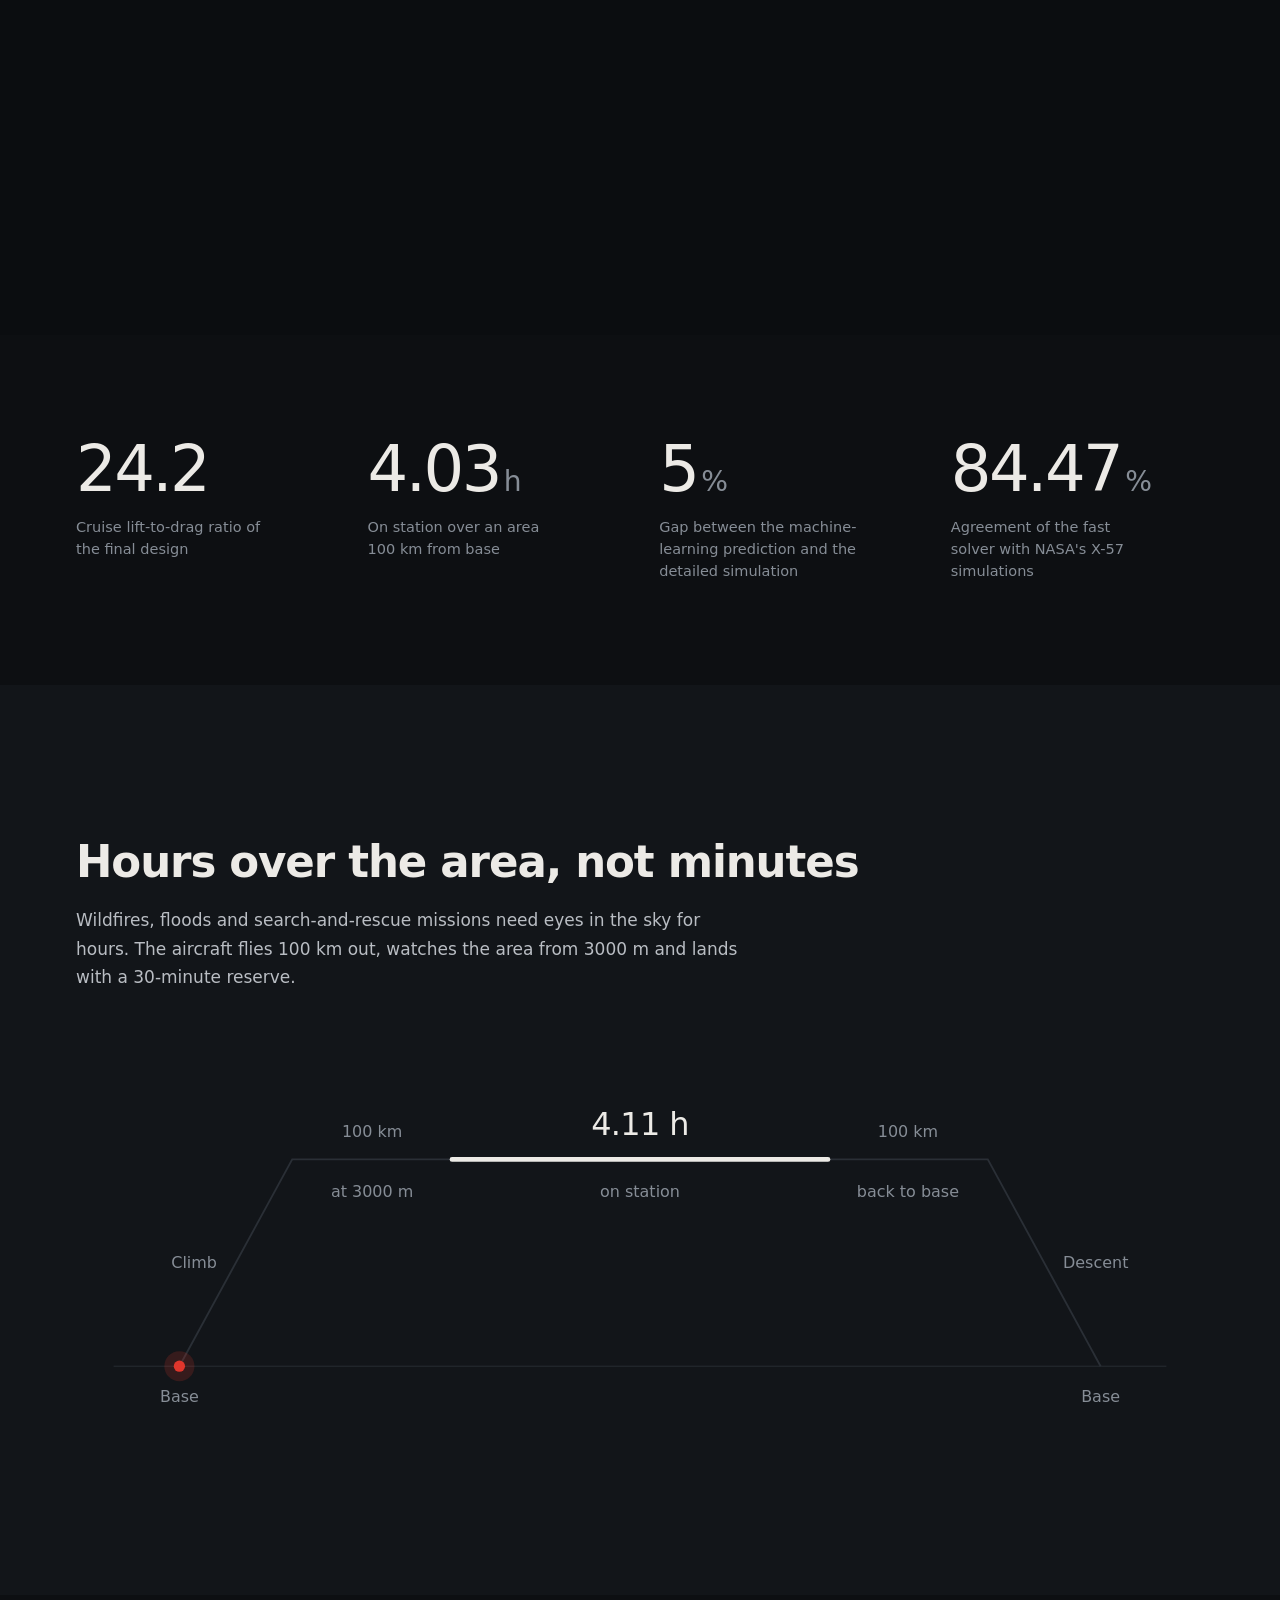
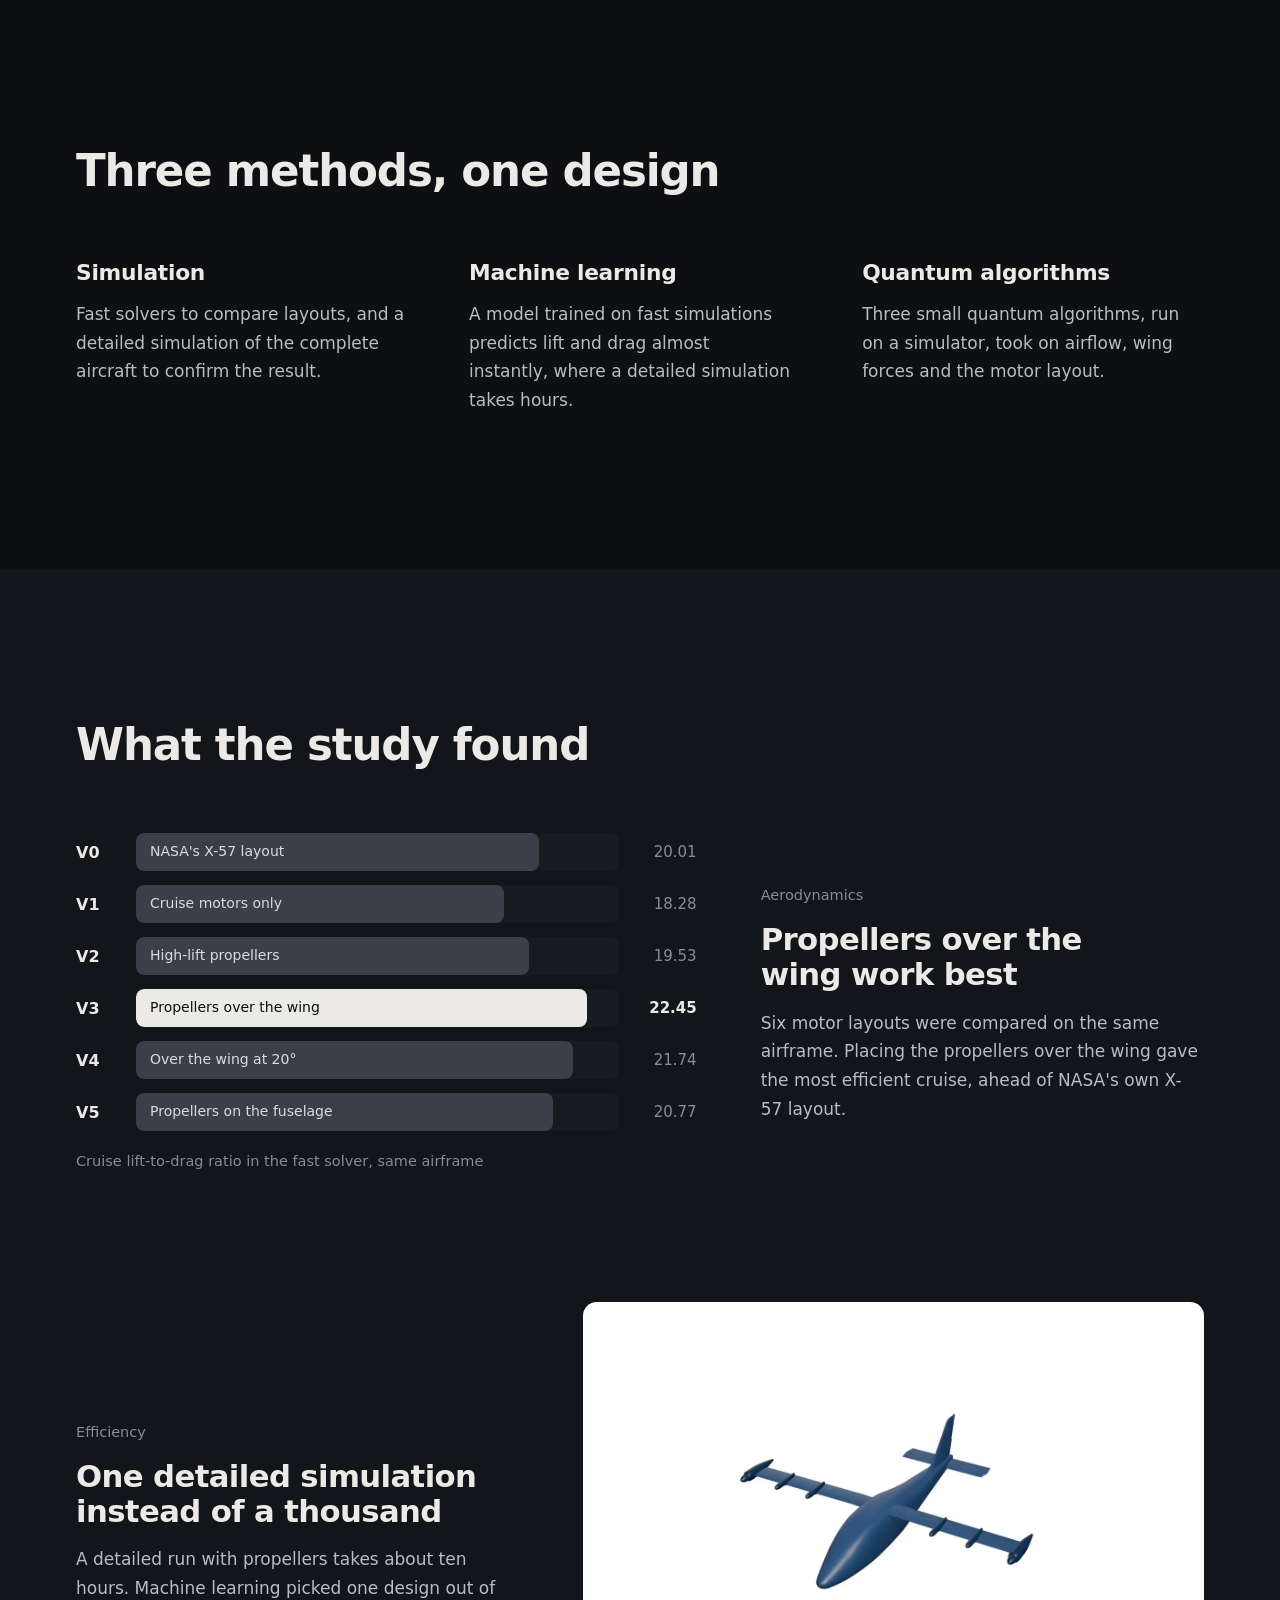
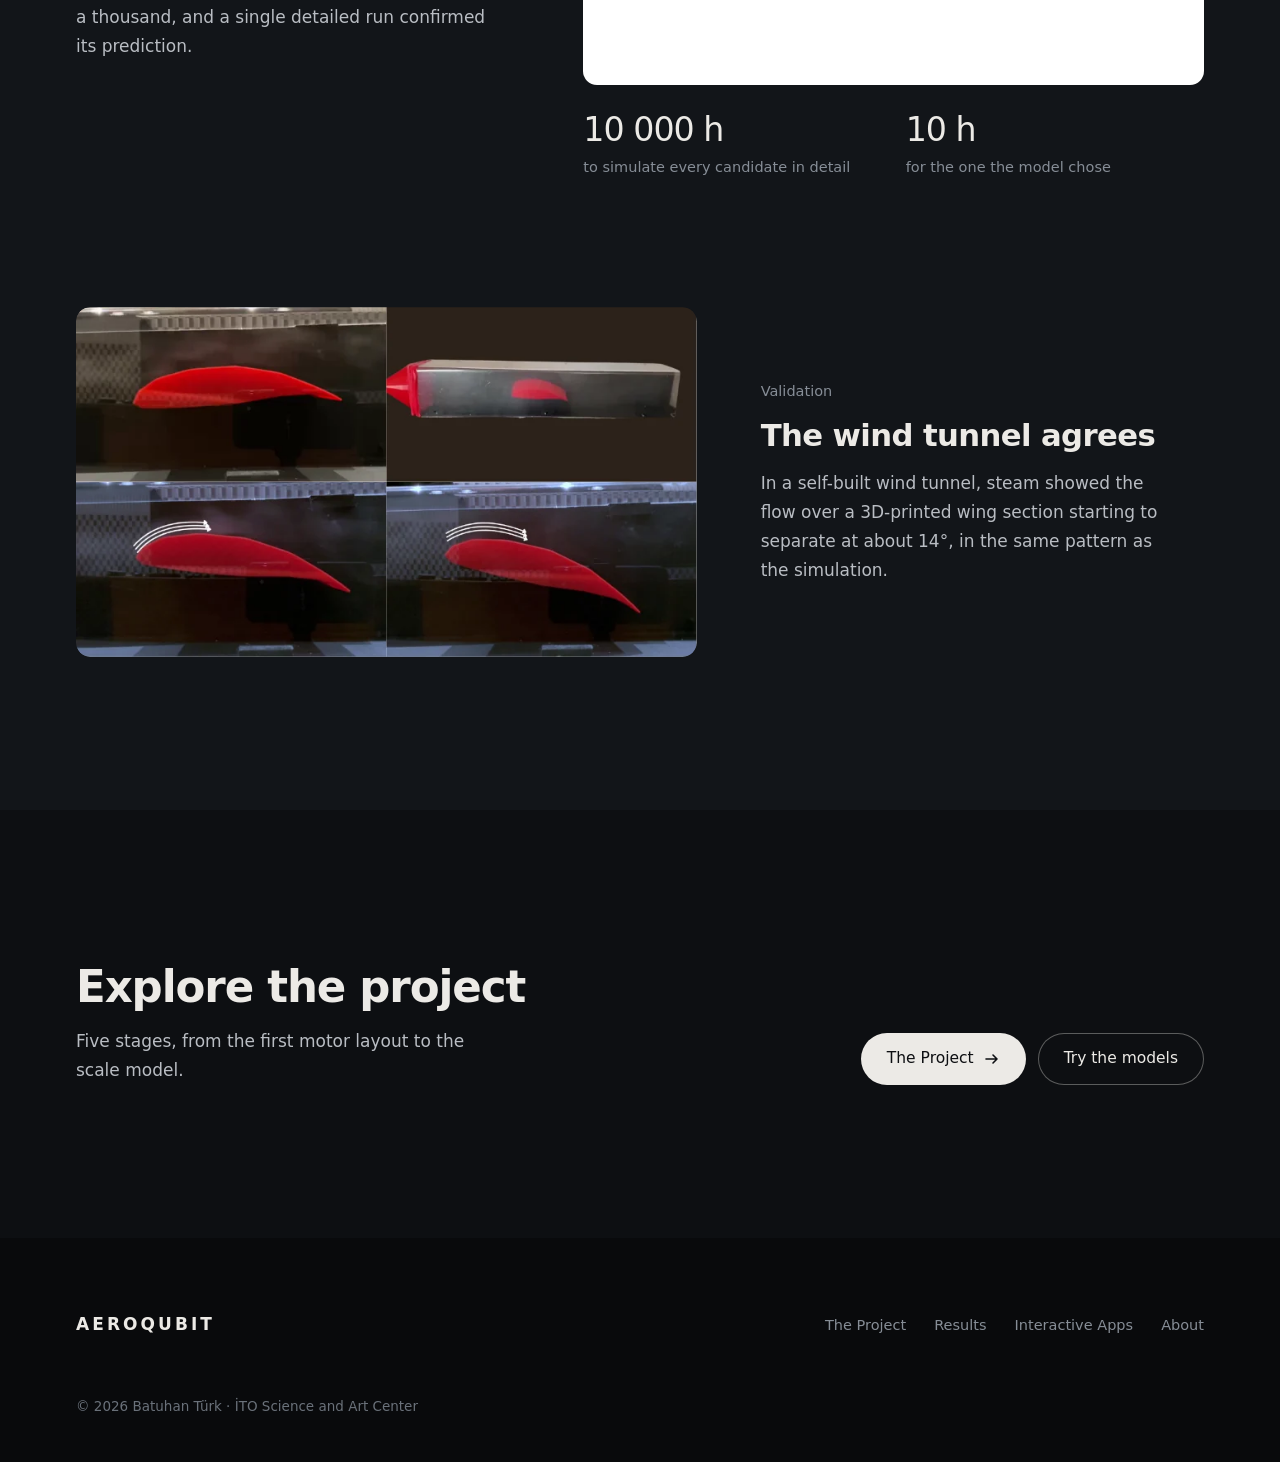
==== commit cf40429d: "Personal EUCYS and SIYSS links, results text" ====
--- a/index.html
+++ b/index.html
@@ -18,7 +18,7 @@
 <link rel="preconnect" href="https://fonts.googleapis.com">
 <link rel="preconnect" href="https://fonts.gstatic.com" crossorigin>
 <link href="https://fonts.googleapis.com/css2?family=Inter:wght@400;500;600&family=Inter+Tight:wght@500;600;700&display=swap" rel="stylesheet">
-<link rel="stylesheet" href="assets/style.css">
+<link rel="stylesheet" href="assets/style.css?v=3">
 </head>
 <body>
 <a class="skip" href="#main">Skip to content</a>
@@ -159,6 +159,6 @@
     <p class="copy">&copy; 2026 Batuhan Türk &middot; İTO Science and Art Center</p>
   </div>
 </footer>
-<script src="assets/main.js" defer></script>
+<script src="assets/main.js?v=3" defer></script>
 </body>
 </html>
--- a/assets/style.css
+++ b/assets/style.css
@@ -46,7 +46,10 @@
 .site-header{position:fixed;inset:0 0 auto;z-index:50;transition:background-color .4s var(--ease),backdrop-filter .4s}
 .site-header.solid{background:rgba(13,15,18,.78);-webkit-backdrop-filter:saturate(140%) blur(16px);backdrop-filter:saturate(140%) blur(16px)}
 .nav{display:flex;align-items:center;justify-content:space-between;height:76px}
-.wordmark{font-family:var(--title);font-weight:700;font-size:17px;letter-spacing:.18em;color:var(--ink)}
+.wordmark{font-family:var(--title);font-weight:700;font-size:17px;letter-spacing:.18em;color:var(--ink);display:inline-flex;align-items:center;gap:12px}
+.wordmark .logo{height:52px;width:auto;display:block}
+.foot .wordmark .logo{display:none}
+@media (max-width:600px){.wordmark .logo{height:42px}}
 .menu{display:flex;gap:34px;list-style:none;margin:0;padding:0}
 .menu a{font-size:15px;color:var(--muted);transition:color .2s}
 .menu a:hover,.menu a[aria-current=page]{color:var(--ink)}
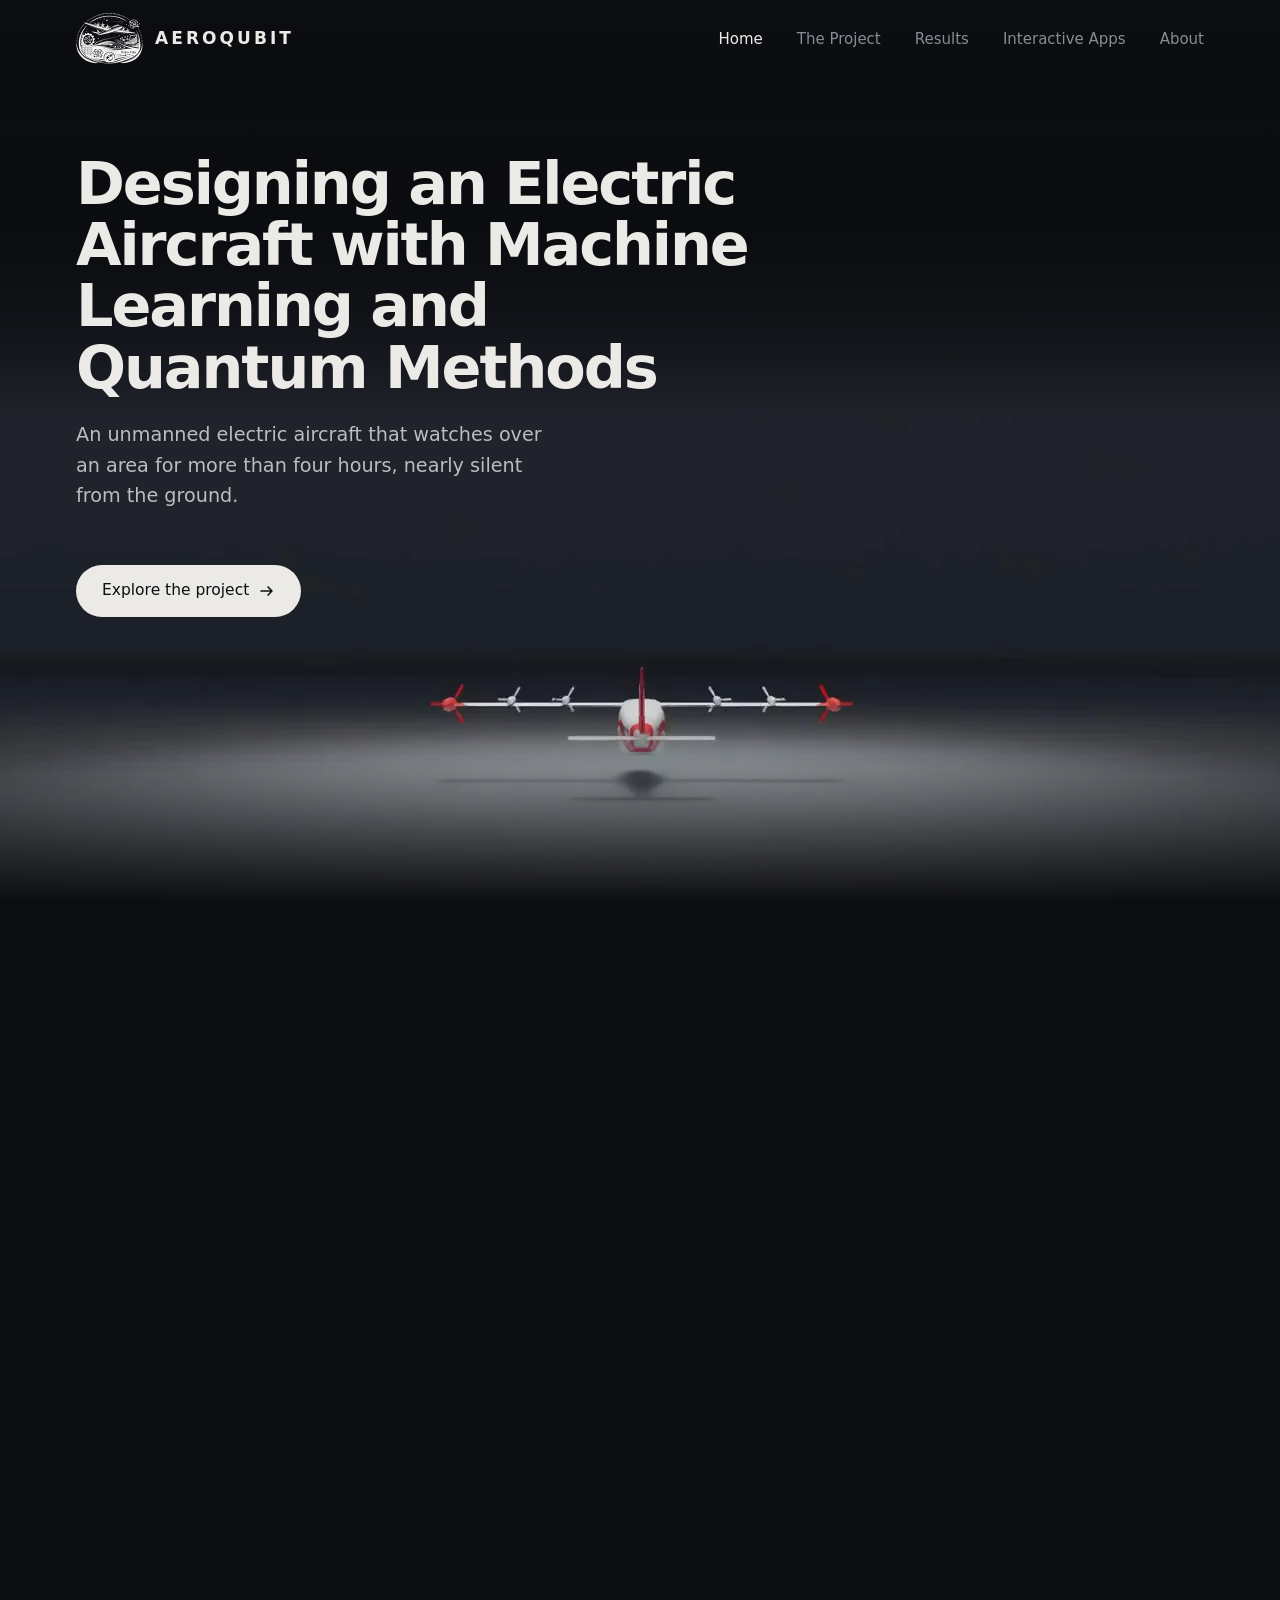
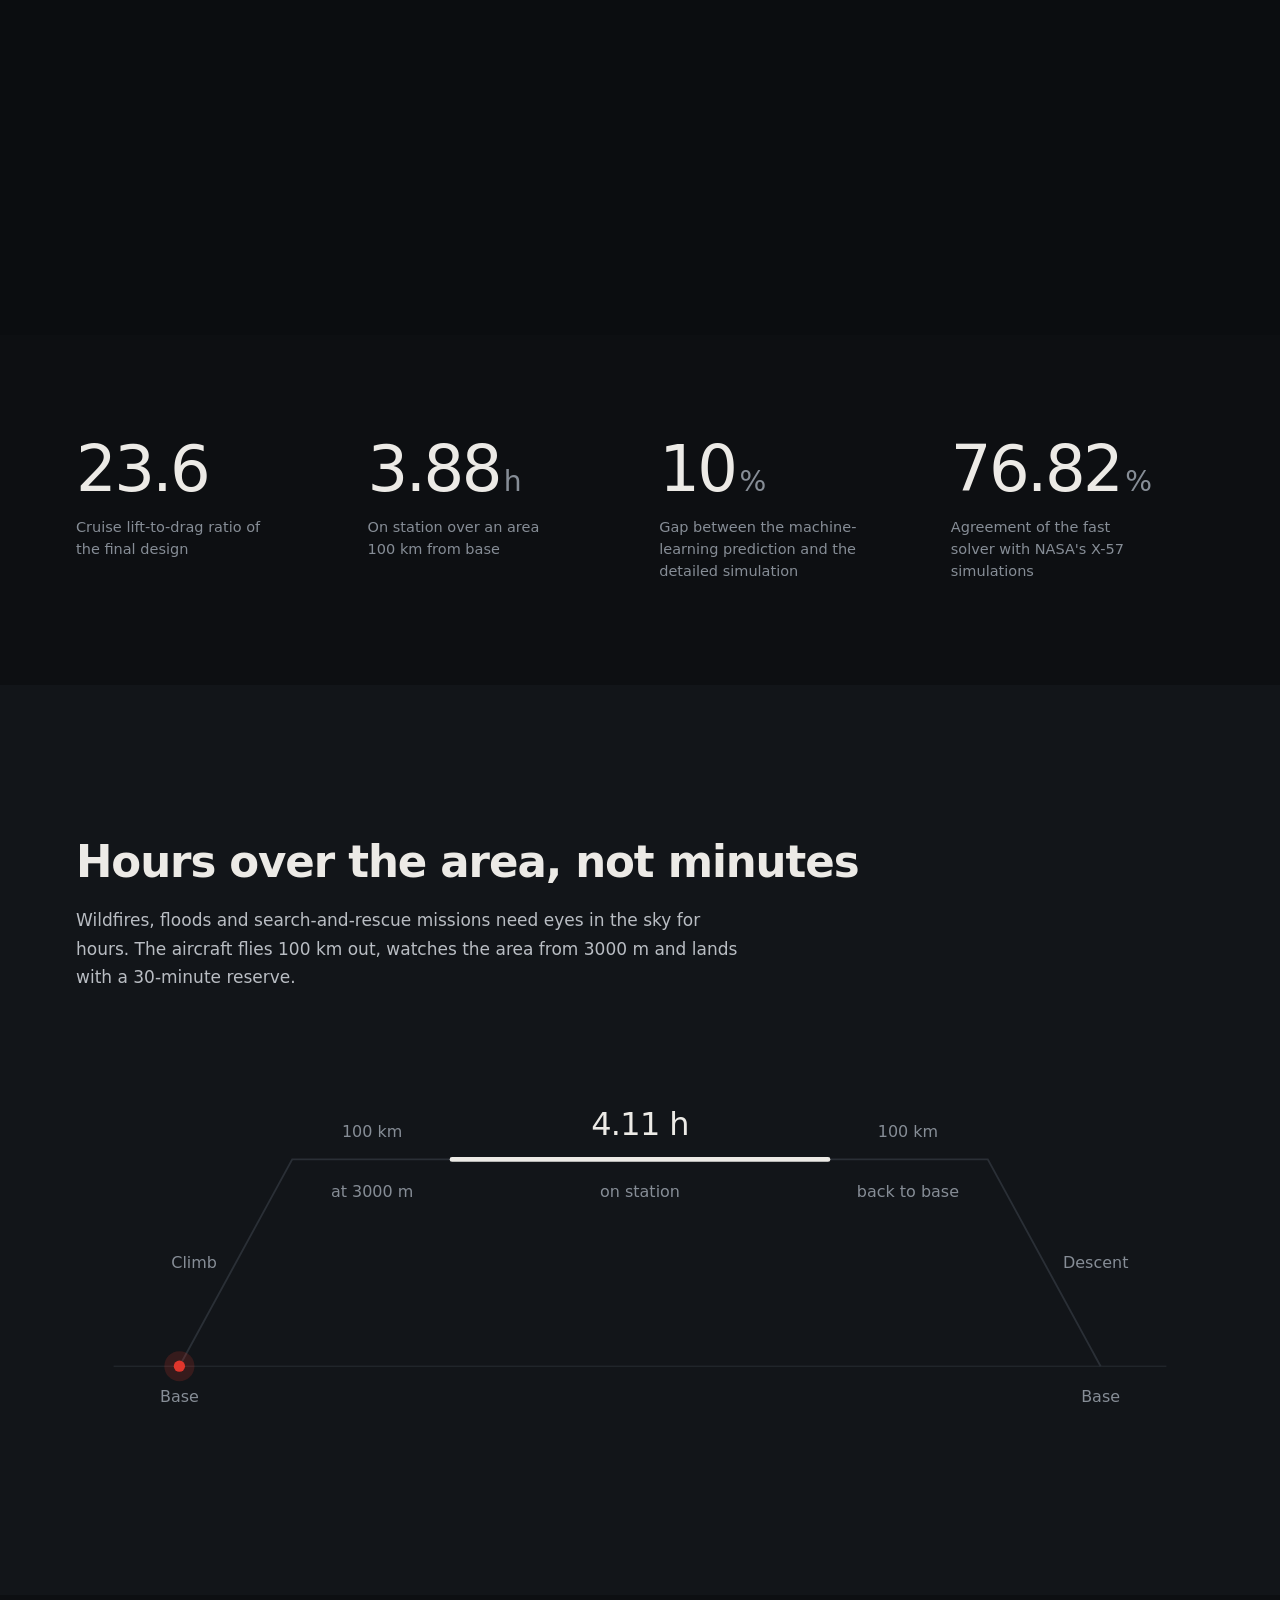
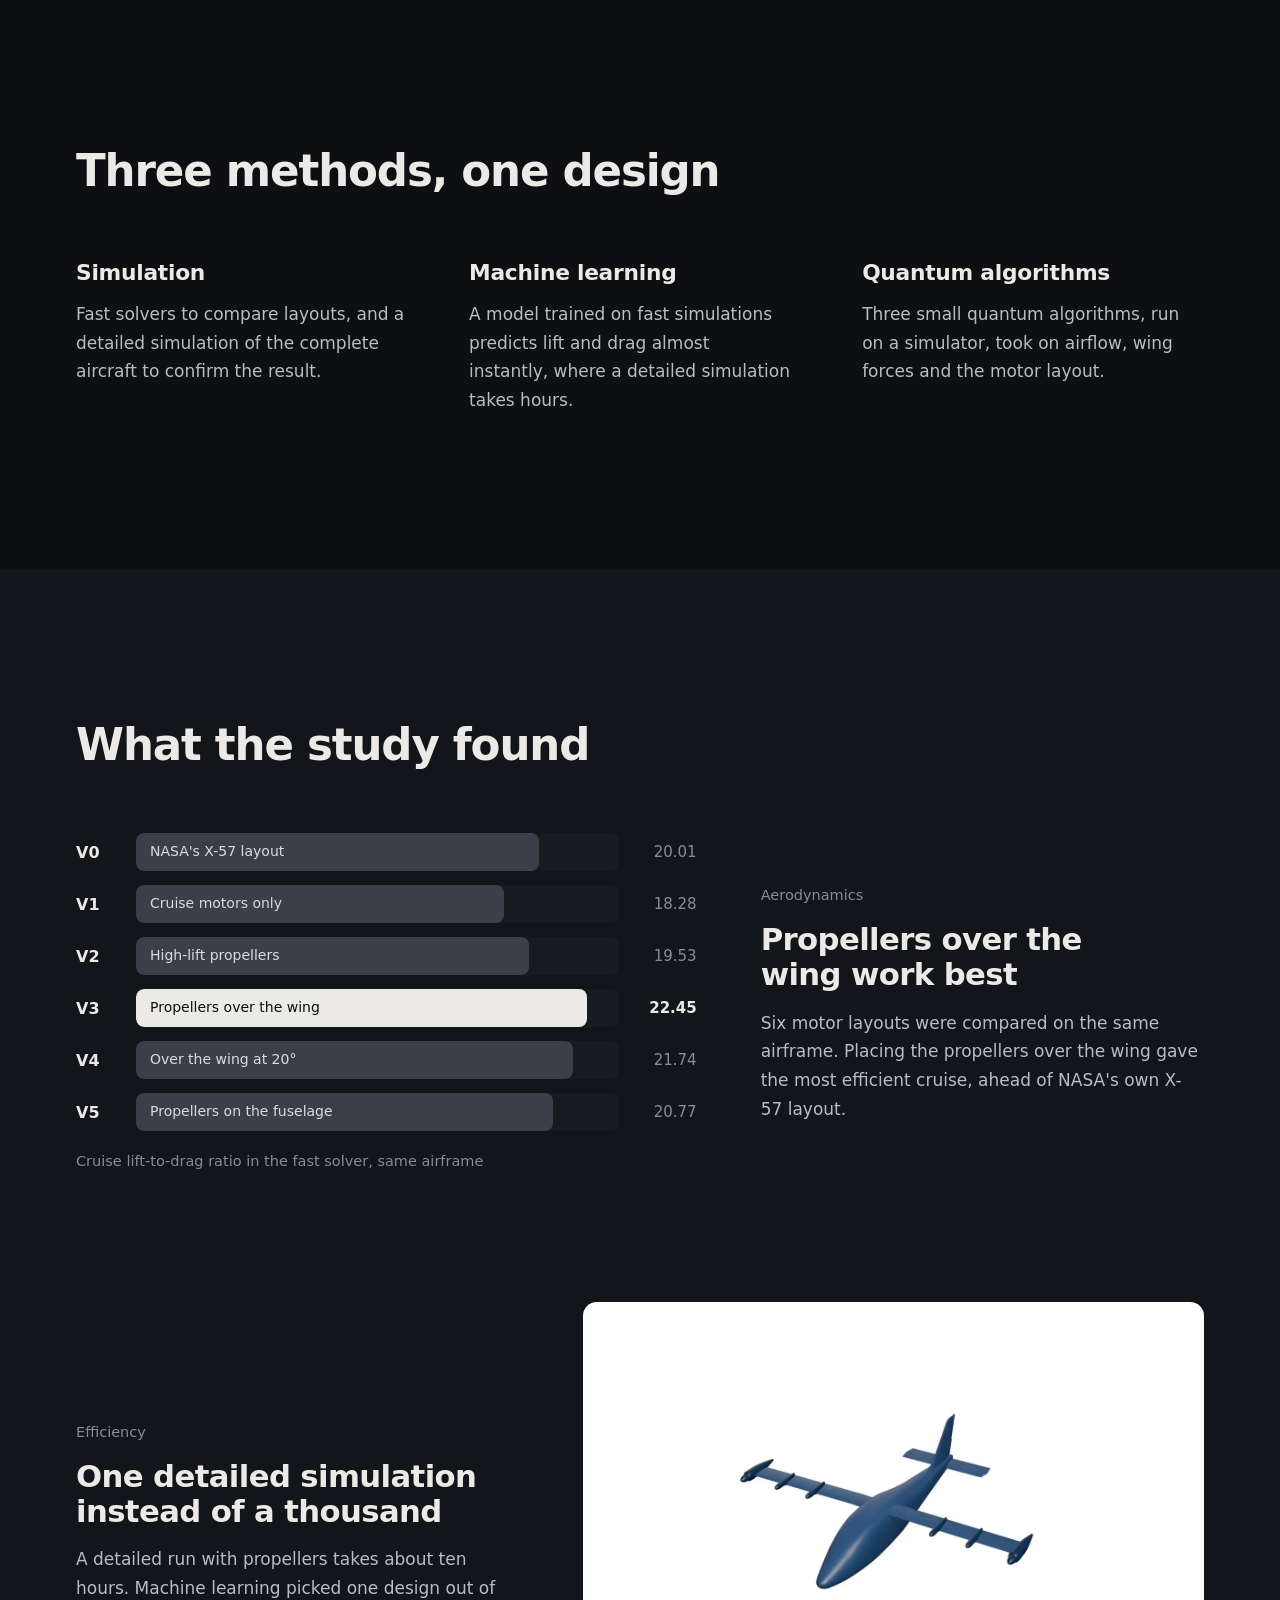
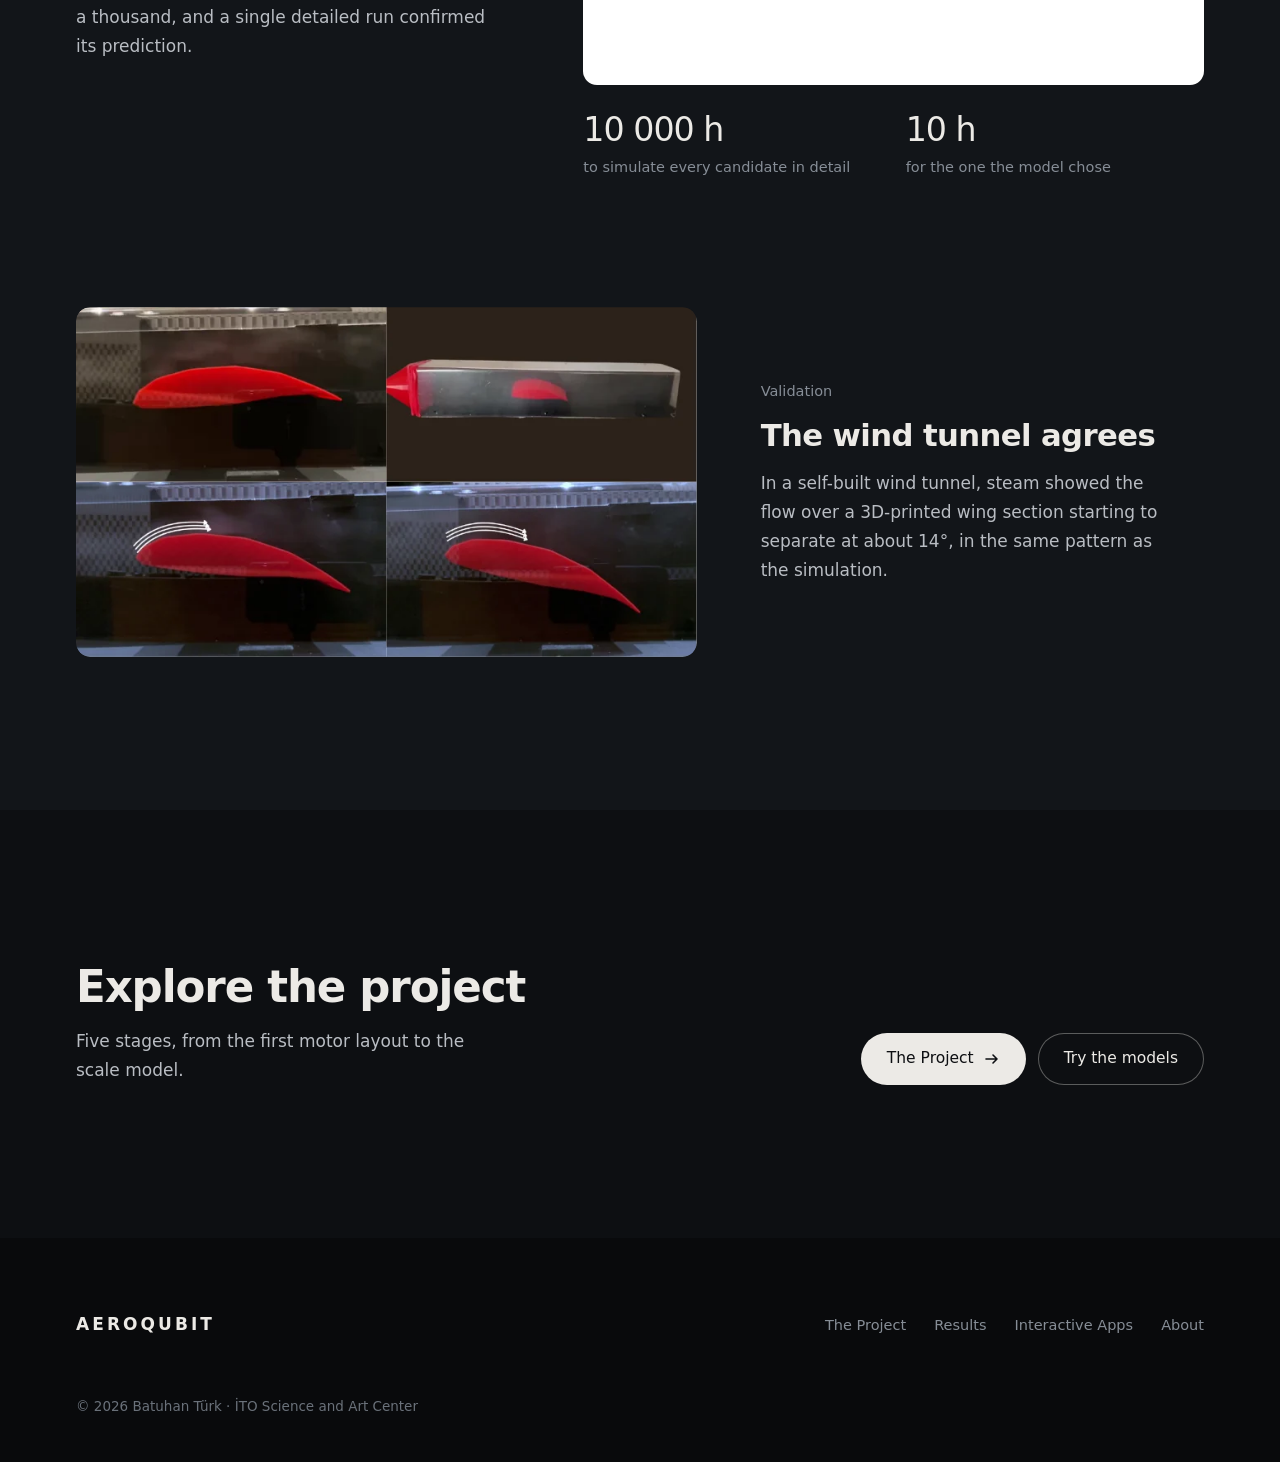
==== commit 0003673b: "Clean URLs without .html" ====
--- a/index.html
+++ b/index.html
@@ -13,25 +13,25 @@
 <meta property="og:url" content="https://aeroqubit.com/">
 <meta name="twitter:card" content="summary_large_image">
 <meta name="theme-color" content="#0d0f12">
-<link rel="icon" href="assets/favicon.png" type="image/png">
-<link rel="apple-touch-icon" href="assets/apple-touch-icon.png">
+<link rel="icon" href="/assets/favicon.png" type="image/png">
+<link rel="apple-touch-icon" href="/assets/apple-touch-icon.png">
 <link rel="preconnect" href="https://fonts.googleapis.com">
 <link rel="preconnect" href="https://fonts.gstatic.com" crossorigin>
 <link href="https://fonts.googleapis.com/css2?family=Inter:wght@400;500;600&family=Inter+Tight:wght@500;600;700&display=swap" rel="stylesheet">
-<link rel="stylesheet" href="assets/style.css?v=3">
+<link rel="stylesheet" href="/assets/style.css?v=3">
 </head>
 <body>
 <a class="skip" href="#main">Skip to content</a>
 <header class="site-header">
   <nav class="wrap nav" aria-label="Main">
-    <a class="wordmark" href="index.html"><img class="logo" src="assets/img/logo.png" width="67" height="52" alt="">AEROQUBIT</a>
+    <a class="wordmark" href="/"><img class="logo" src="/assets/img/logo.png" width="67" height="52" alt="">AEROQUBIT</a>
     <button class="burger" type="button" aria-label="Menu" aria-expanded="false"><span></span><span></span></button>
     <ul class="menu">
-      <li><a href="index.html" aria-current="page">Home</a></li>
-      <li><a href="the-project.html">The Project</a></li>
-      <li><a href="results.html">Results</a></li>
-      <li><a href="interactive-apps.html">Interactive Apps</a></li>
-      <li><a href="about.html">About</a></li>
+      <li><a href="/" aria-current="page">Home</a></li>
+      <li><a href="/the-project">The Project</a></li>
+      <li><a href="/results">Results</a></li>
+      <li><a href="/interactive-apps">Interactive Apps</a></li>
+      <li><a href="/about">About</a></li>
     </ul>
   </nav>
 </header>
@@ -39,13 +39,13 @@
 
 <section class="flight" aria-label="Introduction">
   <div class="flight-stage">
-    <img class="poster" src="assets/img/poster_hero.webp" alt="" aria-hidden="true">
-    <video muted playsinline preload="none" data-src="assets/video/flight.mp4" aria-hidden="true"></video>
+    <img class="poster" src="/assets/img/poster_hero.webp" alt="" aria-hidden="true">
+    <video muted playsinline preload="none" data-src="/assets/video/flight.mp4" aria-hidden="true"></video>
     <div class="flight-copy">
       <div class="wrap">
         <h1>Designing an Electric Aircraft with Machine Learning and Quantum Methods</h1>
         <p class="lead">An unmanned electric aircraft that watches over an area for more than four hours, nearly silent from the ground.</p>
-        <a class="btn" href="the-project.html">Explore the project <svg viewBox="0 0 16 16" fill="none" stroke="currentColor" stroke-width="1.6" aria-hidden="true"><path d="M2 8h11M9 4l4 4-4 4" stroke-linecap="round" stroke-linejoin="round"/></svg></a>
+        <a class="btn" href="/the-project">Explore the project <svg viewBox="0 0 16 16" fill="none" stroke="currentColor" stroke-width="1.6" aria-hidden="true"><path d="M2 8h11M9 4l4 4-4 4" stroke-linecap="round" stroke-linejoin="round"/></svg></a>
       </div>
     </div>
     <div class="flight-end" aria-hidden="true">
@@ -125,12 +125,12 @@
         <div class="text rv d1"><span class="label">Aerodynamics</span><h3>Propellers over the wing work best</h3><p>Six motor layouts were compared on the same airframe. Placing the propellers over the wing gave the most efficient cruise, ahead of NASA's own X-57 layout.</p></div>
       </div>
       <div class="row flip">
-        <div class="rv media-right"><div class="mlvid"><video muted playsinline preload="metadata" poster="assets/img/poster_ml.webp" aria-label="A thousand candidate designs, and the one the model chose"><source src="assets/video/ml_designs.mp4" type="video/mp4"></video></div>
+        <div class="rv media-right"><div class="mlvid"><video muted playsinline preload="metadata" poster="/assets/img/poster_ml.webp" aria-label="A thousand candidate designs, and the one the model chose"><source src="/assets/video/ml_designs.mp4" type="video/mp4"></video></div>
           <div class="vs"><div><div class="num">10 000 h</div><p>to simulate every candidate in detail</p></div><div><div class="num">10 h</div><p>for the one the model chose</p></div></div></div>
         <div class="text rv d1"><span class="label">Efficiency</span><h3>One detailed simulation instead of a thousand</h3><p>A detailed run with propellers takes about ten hours. Machine learning picked one design out of a thousand, and a single detailed run confirmed its prediction.</p></div>
       </div>
       <div class="row">
-        <figure class="fig rv reveal"><div class="frame photo"><img src="assets/img/tunnel.webp" alt="Steam flowing over the 3D-printed wing section in the wind tunnel" loading="lazy" decoding="async"></div></figure>
+        <figure class="fig rv reveal"><div class="frame photo"><img src="/assets/img/tunnel.webp" alt="Steam flowing over the 3D-printed wing section in the wind tunnel" loading="lazy" decoding="async"></div></figure>
         <div class="text rv d1"><span class="label">Validation</span><h3>The wind tunnel agrees</h3><p>In a self-built wind tunnel, steam showed the flow over a 3D-printed wing section starting to separate at about 14°, in the same pattern as the simulation.</p></div>
       </div>
     </div>
@@ -140,7 +140,7 @@
 <section class="sec">
   <div class="wrap closing">
     <div class="rv"><h2>Explore the project</h2><p>Five stages, from the first motor layout to the scale model.</p></div>
-    <div class="btns rv d1"><a class="btn" href="the-project.html">The Project <svg viewBox="0 0 16 16" fill="none" stroke="currentColor" stroke-width="1.6" aria-hidden="true"><path d="M2 8h11M9 4l4 4-4 4" stroke-linecap="round" stroke-linejoin="round"/></svg></a><a class="btn ghost" href="interactive-apps.html">Try the models</a></div>
+    <div class="btns rv d1"><a class="btn" href="/the-project">The Project <svg viewBox="0 0 16 16" fill="none" stroke="currentColor" stroke-width="1.6" aria-hidden="true"><path d="M2 8h11M9 4l4 4-4 4" stroke-linecap="round" stroke-linejoin="round"/></svg></a><a class="btn ghost" href="/interactive-apps">Try the models</a></div>
   </div>
 </section>
 
@@ -148,17 +148,17 @@
 <footer class="site-footer">
   <div class="wrap">
     <div class="foot">
-      <a class="wordmark" href="index.html">AEROQUBIT</a>
+      <a class="wordmark" href="/">AEROQUBIT</a>
       <ul>
-      <li><a href="the-project.html">The Project</a></li>
-      <li><a href="results.html">Results</a></li>
-      <li><a href="interactive-apps.html">Interactive Apps</a></li>
-      <li><a href="about.html">About</a></li>
+      <li><a href="/the-project">The Project</a></li>
+      <li><a href="/results">Results</a></li>
+      <li><a href="/interactive-apps">Interactive Apps</a></li>
+      <li><a href="/about">About</a></li>
       </ul>
     </div>
     <p class="copy">&copy; 2026 Batuhan Türk &middot; İTO Science and Art Center</p>
   </div>
 </footer>
-<script src="assets/main.js?v=3" defer></script>
+<script src="/assets/main.js?v=3" defer></script>
 </body>
 </html>
